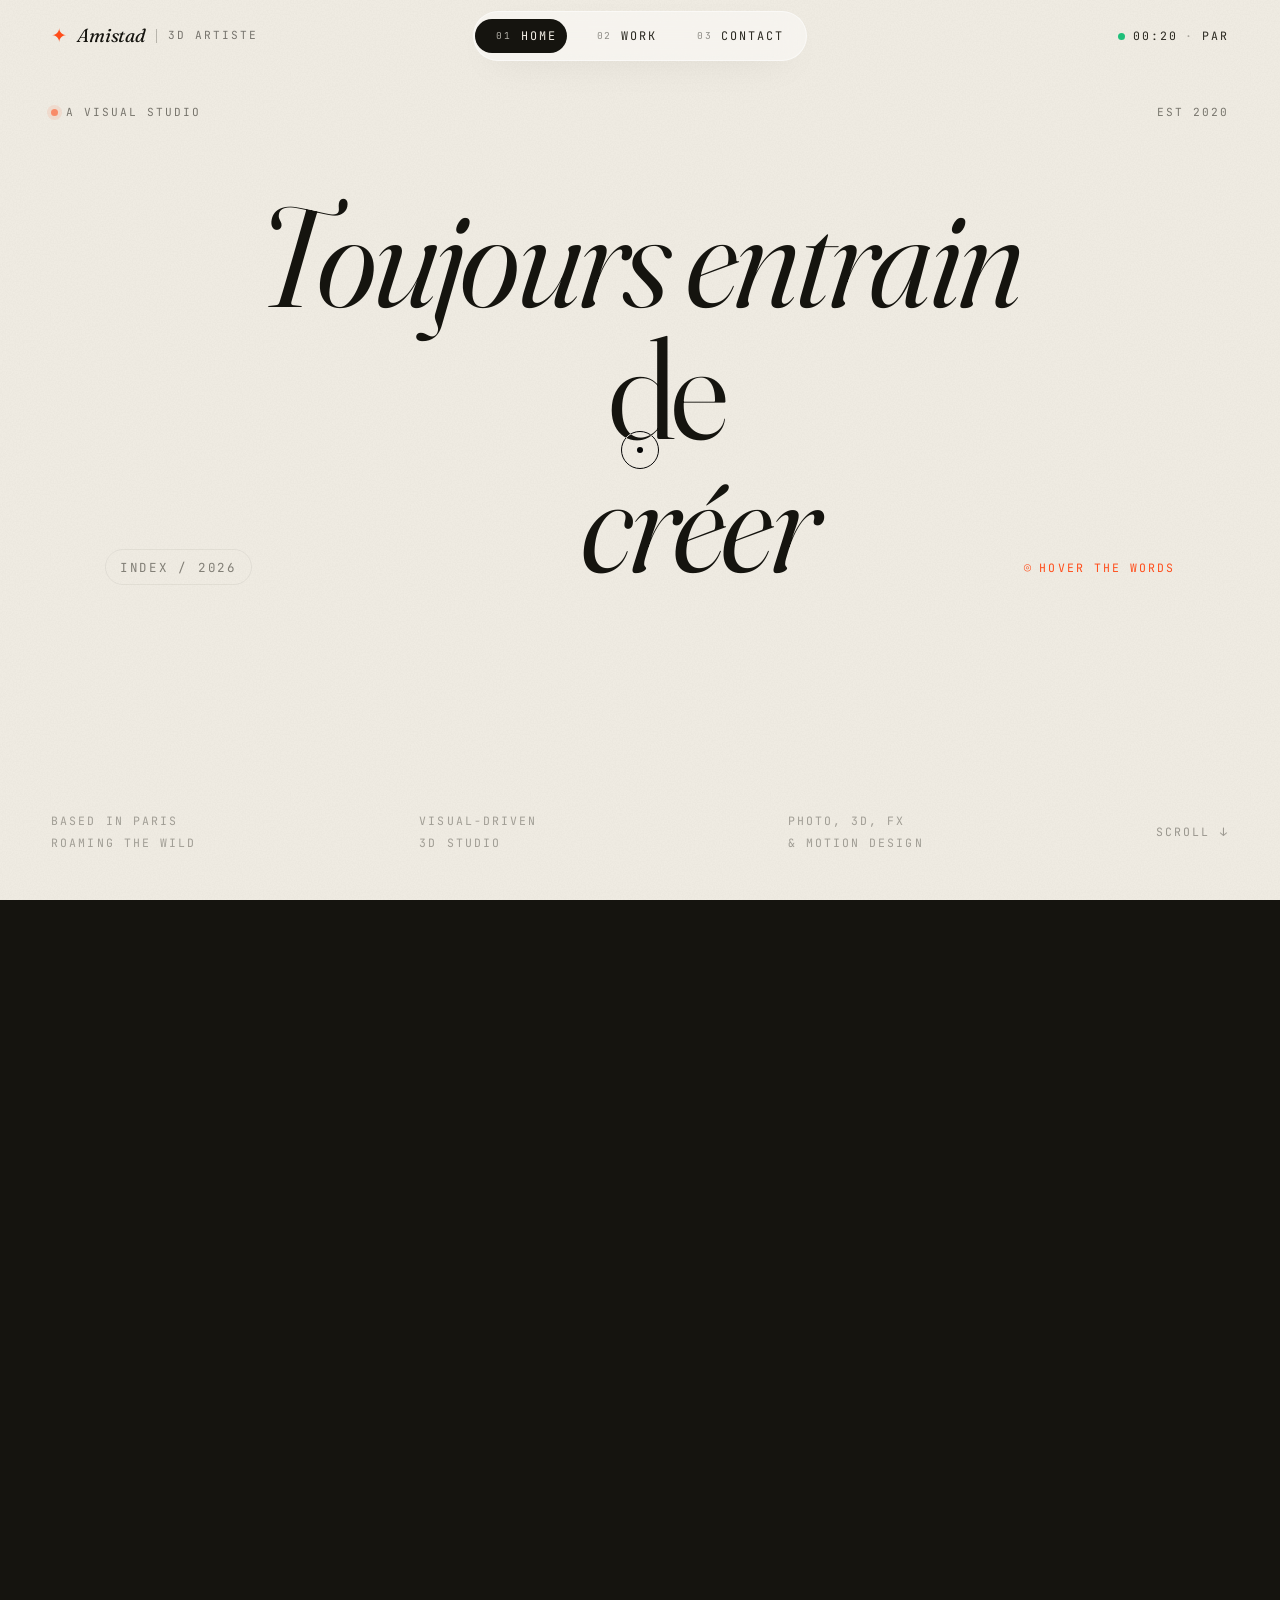
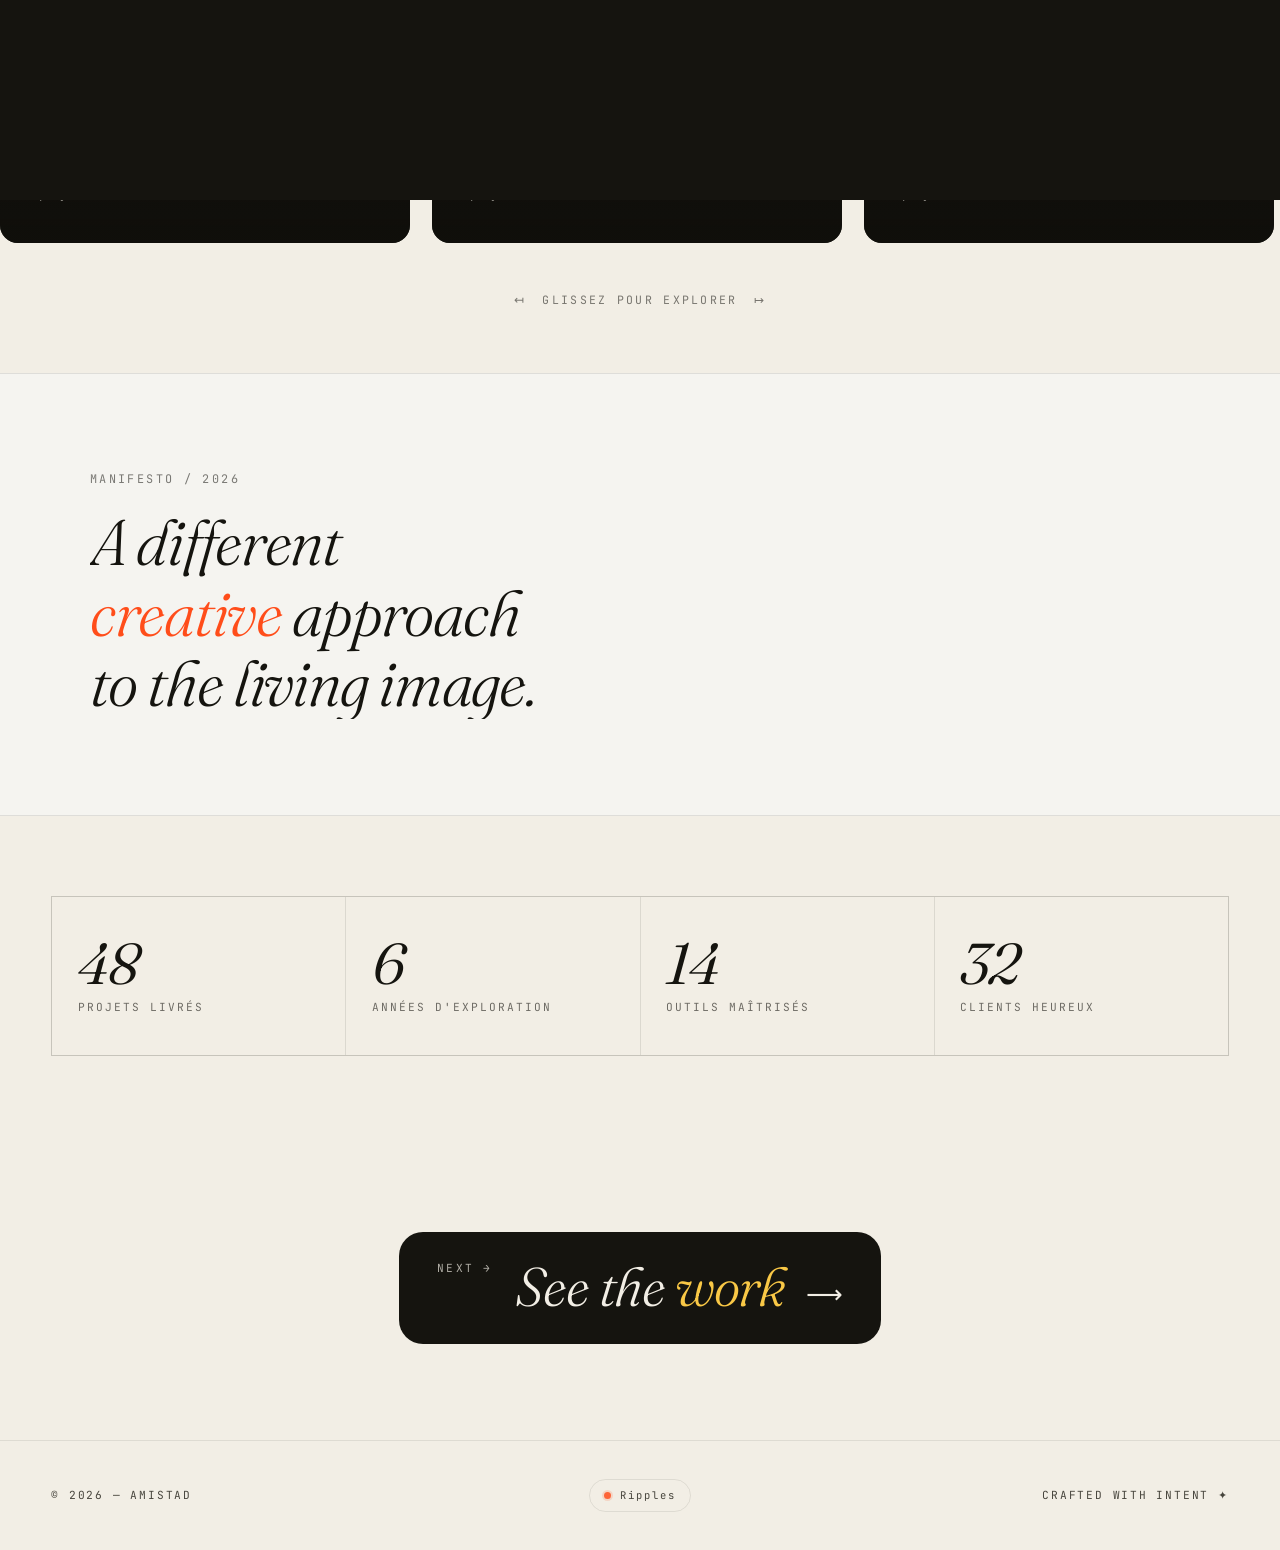
==== index.html @ 294c47b2 "Sauvegarde initiale du site" ====
<!DOCTYPE html>
<html lang="fr">
<head>
  <meta charset="UTF-8" />
  <meta name="viewport" content="width=device-width, initial-scale=1.0" />
  <meta name="description" content="Portfolio d'artiste 3D — Photo, 3D, FX & Motion design." />
  <meta name="theme-color" content="#F2EEE5" />
  <title>Studio — Portfolio</title>

  <link rel="preconnect" href="https://fonts.googleapis.com" />
  <link rel="preconnect" href="https://fonts.gstatic.com" crossorigin />
  <link href="https://fonts.googleapis.com/css2?family=Fraunces:ital,opsz,wght@0,9..144,300..900;1,9..144,300..900&family=Space+Grotesk:wght@300;400;500;600;700&family=JetBrains+Mono:wght@400;500&display=swap" rel="stylesheet" />

  <link rel="stylesheet" href="assets/css/style.css" />
  <link rel="icon" href="data:image/svg+xml,%3Csvg xmlns='http://www.w3.org/2000/svg' viewBox='0 0 100 100'%3E%3Ccircle cx='50' cy='50' r='40' fill='%23FF4D1A'/%3E%3C/svg%3E" />
</head>
<body>

  <!-- ============ LOADER ============ -->
  <div class="loader" id="loader">
    <div class="loader__inner">
      <div class="loader__logo"><span id="loaderLogo">Studio</span></div>
      <div class="loader__bar"><div class="loader__progress"></div></div>
      <div class="loader__count"><span id="loaderCount">00</span> / 100</div>
      <div class="loader__words" aria-hidden="true">
        <span>photo</span><span>3D</span><span>fx</span><span>motion</span>
      </div>
    </div>
  </div>

  <!-- ============ TIDAL CURSOR CANVAS (ripples) ============ -->
  <canvas class="tidal" id="tidal" aria-hidden="true"></canvas>

  <!-- ============ PAGE TRANSITION OVERLAY ============ -->
  <div class="page-transition" id="pageTransition">
    <div class="page-transition__panel"></div>
    <div class="page-transition__label" id="ptLabel">Studio</div>
  </div>

  <!-- ============ CURSOR ============ -->
  <div class="cursor" id="cursor">
    <div class="cursor__dot"></div>
    <div class="cursor__ring"></div>
    <div class="cursor__label" id="cursorLabel"></div>
  </div>

  <!-- ============ NAV ============ -->
  <header class="nav" id="nav">
    <a href="#/home" class="nav__logo" data-route="home" data-magnetic>
      <span class="nav__logo-mark">✦</span>
      <span id="navName">Studio</span>
      <span class="nav__logo-sep"></span>
      <span class="nav__logo-sub" id="navStudio">artist</span>
    </a>

    <nav class="nav__tabs" id="navTabs">
      <a href="#/home" class="nav__tab" data-route="home">
        <span class="nav__tab-num">01</span><span class="nav__tab-label">Home</span>
      </a>
      <a href="#/work" class="nav__tab" data-route="work">
        <span class="nav__tab-num">02</span><span class="nav__tab-label">Work</span>
      </a>
      <a href="#/contact" class="nav__tab" data-route="contact">
        <span class="nav__tab-num">03</span><span class="nav__tab-label">Contact</span>
      </a>
      <span class="nav__tab-indicator" id="navIndicator"></span>
    </nav>

    <div class="nav__clock">
      <span class="nav__clock-dot"></span>
      <span id="navClock">--:--</span>
      <span class="nav__clock-sep">·</span>
      <span id="navTz">PAR</span>
    </div>
  </header>

  <!-- Scroll progress bar -->
  <div class="scroll-progress" id="scrollProgress"></div>

  <!-- ============ MAIN (multi-pages) ============ -->
  <main id="main">

    <!-- ================================================================ -->
    <!--   PAGE : HOME                                                    -->
    <!-- ================================================================ -->
    <div class="page page--home" data-page="home">

      <!-- ============ HERO WITH LENS ============ -->
      <section class="hero" id="home">
        <!-- Animated fluid gradient waves (SVG goo) -->
        <div class="hero__waves" aria-hidden="true">
          <svg class="wave-svg" viewBox="0 0 1600 900" preserveAspectRatio="xMidYMid slice">
            <defs>
              <filter id="goo">
                <feGaussianBlur in="SourceGraphic" stdDeviation="70" />
                <feColorMatrix values="1 0 0 0 0  0 1 0 0 0  0 0 1 0 0  0 0 0 22 -10" />
              </filter>
              <radialGradient id="blobA" cx="50%" cy="50%" r="50%">
                <stop offset="0%" stop-color="#FF4D1A" stop-opacity="1"/>
                <stop offset="100%" stop-color="#FF4D1A" stop-opacity="0"/>
              </radialGradient>
              <radialGradient id="blobB" cx="50%" cy="50%" r="50%">
                <stop offset="0%" stop-color="#2D2AF0" stop-opacity="1"/>
                <stop offset="100%" stop-color="#2D2AF0" stop-opacity="0"/>
              </radialGradient>
              <radialGradient id="blobC" cx="50%" cy="50%" r="50%">
                <stop offset="0%" stop-color="#D93A5A" stop-opacity="1"/>
                <stop offset="100%" stop-color="#D93A5A" stop-opacity="0"/>
              </radialGradient>
              <radialGradient id="blobD" cx="50%" cy="50%" r="50%">
                <stop offset="0%" stop-color="#F9C846" stop-opacity="1"/>
                <stop offset="100%" stop-color="#F9C846" stop-opacity="0"/>
              </radialGradient>
            </defs>
            <g id="blobGroup" filter="url(#goo)">
              <circle class="blob blob--a" r="320" fill="url(#blobA)"/>
              <circle class="blob blob--b" r="300" fill="url(#blobB)"/>
              <circle class="blob blob--c" r="340" fill="url(#blobC)"/>
              <circle class="blob blob--d" r="280" fill="url(#blobD)"/>
            </g>
          </svg>
          <div class="hero__waves-grain"></div>
        </div>

        <!-- Corner metadata -->
        <div class="hero__corner hero__corner--tl">
          <span class="hero__corner-dot"></span>
          <span class="hero__corner-text">A visual studio</span>
        </div>
        <div class="hero__corner hero__corner--tr">
          <span class="hero__corner-label">EST 2020</span>
        </div>

        <!-- Hero title with magnifier lens effect -->
        <div class="hero__center">
          <span class="hero__eyebrow" id="heroEyebrow">Index / 2026</span>

          <div class="hero__lens-wrap" id="lensWrap">
            <h1 class="hero__title hero__title--base" aria-hidden="false">
              <span class="hero__title-line" id="heroLine1">We shape</span>
              <span class="hero__title-line" id="heroLine2">the living,</span>
              <span class="hero__title-line" id="heroLine3">frame by frame.</span>
            </h1>
            <h1 class="hero__title hero__title--reveal" aria-hidden="true">
              <span class="hero__title-line" id="heroSecret1">Nous sculptons</span>
              <span class="hero__title-line" id="heroSecret2">le vivant,</span>
              <span class="hero__title-line" id="heroSecret3">image par image.</span>
            </h1>
            <div class="hero__lens" id="lens"></div>
          </div>

          <span class="hero__hint" id="heroHint">
            <span class="hero__hint-icon">◎</span>
            <span>Hover the words</span>
          </span>
        </div>

        <!-- Bottom metadata strip -->
        <div class="hero__strip">
          <div class="hero__strip-col">
            <span id="meta1a">Based in Paris</span>
            <span id="meta1b">Roaming the wild</span>
          </div>
          <div class="hero__strip-col">
            <span id="meta2a">Visual-driven</span>
            <span id="meta2b">3D studio</span>
          </div>
          <div class="hero__strip-col">
            <span id="meta3a">Photo, 3D, FX</span>
            <span id="meta3b">& motion design</span>
          </div>
          <div class="hero__strip-scroll">
            <span>Scroll</span>
            <span class="hero__strip-arrow">↓</span>
          </div>
        </div>
      </section>

      <!-- MARQUEE -->
      <section class="marquee" aria-hidden="true">
        <div class="marquee__track" id="marqueeTrack"></div>
      </section>

      <!-- ============ SHOWCASE — FEATURED CATEGORIES ============ -->
      <section class="showcase">
        <div class="showcase__head">
          <span class="showcase__eyebrow">— Categories / 04</span>
          <h2 class="showcase__title" data-reveal><span>Quatre <em>territoires</em>,<br>une même <em>obsession</em>.</span></h2>
        </div>
        <div class="showcase__rail" id="showcaseRail">
          <!-- Injected by JS -->
        </div>
        <div class="showcase__hint">
          <span>↤</span>
          <span>Glissez pour explorer</span>
          <span>↦</span>
        </div>
      </section>

      <!-- MANIFESTO -->
      <section class="manifesto">
        <div class="manifesto__inner">
          <span class="manifesto__eyebrow">Manifesto / 2026</span>
          <p class="manifesto__text" id="manifestoText" data-reveal>
            <span>A different <em>creative</em> approach.</span>
          </p>
        </div>
      </section>

      <!-- STATS -->
      <section class="stats">
        <ul class="stats__list" id="statsList">
          <li><span class="stats__num" data-counter="48">00</span><span class="stats__label">Projets livrés</span></li>
          <li><span class="stats__num" data-counter="6">0</span><span class="stats__label">Années d'exploration</span></li>
          <li><span class="stats__num" data-counter="14">00</span><span class="stats__label">Outils maîtrisés</span></li>
          <li><span class="stats__num" data-counter="32">00</span><span class="stats__label">Clients heureux</span></li>
        </ul>
      </section>

      <!-- CTA vers Work -->
      <section class="home-cta">
        <a href="#/work" class="home-cta__link" data-route="work" data-morph="See the work" data-morph-alt="Voir le travail">
          <span class="home-cta__eyebrow">Next →</span>
          <span class="home-cta__title">See the <em>work</em></span>
          <span class="home-cta__arrow">⟶</span>
        </a>
      </section>
    </div>

    <!-- ================================================================ -->
    <!--   PAGE : WORK                                                    -->
    <!-- ================================================================ -->
    <div class="page page--work" data-page="work">

      <!-- Work header -->
      <section class="page-head">
        <div class="page-head__inner">
          <span class="page-head__eyebrow">— Selected / 2020 — 2026</span>
          <h1 class="page-head__title">
            <span class="page-head__title-row"><em>Work</em></span>
            <span class="page-head__title-row page-head__title-row--sm">Photo · 3D · FX · Motion</span>
          </h1>
          <p class="page-head__desc">
            Quatre territoires, une même obsession : faire vivre l'image.
            Photographie, 3D, effets visuels, motion design — chaque pièce est une fenêtre sur un monde qui respire.
          </p>
        </div>
      </section>

      <!-- ============ FILTER BAR (sticky) ============ -->
      <div class="filterbar" id="filterbar">
        <div class="filterbar__inner">
          <div class="filterbar__pills" id="filterPills">
            <!-- Injected by JS: All, Photo, 3D, FX, Motion -->
          </div>
          <div class="filterbar__count">
            <span class="filterbar__count-num" id="filterCount">0</span>
            <span class="filterbar__count-label">projets</span>
          </div>
        </div>
        <span class="filterbar__indicator" id="filterIndicator" aria-hidden="true"></span>
      </div>

      <!-- ============ PROJECTS GRID (filterable) ============ -->
      <section class="works">
        <div class="works__grid" id="worksGrid">
          <!-- Injected by JS -->
        </div>
        <div class="works__empty" id="worksEmpty" hidden>
          <span class="works__empty-icon">◯</span>
          <p>Aucun projet dans cette catégorie pour l'instant.</p>
        </div>
      </section>

      <!-- CTA vers Contact -->
      <section class="home-cta">
        <a href="#/contact" class="home-cta__link" data-route="contact" data-morph="Let's talk" data-morph-alt="Échangeons">
          <span class="home-cta__eyebrow">Next →</span>
          <span class="home-cta__title">Let's <em>talk</em></span>
          <span class="home-cta__arrow">⟶</span>
        </a>
      </section>
    </div>

    <!-- ================================================================ -->
    <!--   PAGE : CONTACT                                                 -->
    <!-- ================================================================ -->
    <div class="page page--contact" data-page="contact">

      <!-- ABOUT -->
      <section class="about" id="about">
        <div class="about__grid">
          <span class="about__eyebrow">Studio / About</span>
          <div>
            <h2 class="about__title" data-reveal><span>The <em>living</em> image,<br>crafted by hand.</span></h2>
            <p class="about__body" id="aboutBody">
              Studio visuel basé en France, je façonne des images entre le réel et le virtuel.
            </p>
            <ul class="about__facts" id="aboutFacts"></ul>
          </div>
        </div>
      </section>

      <!-- CONTACT -->
      <section class="contact" id="contact">
        <span class="contact__eyebrow">Get in touch</span>
        <h2 class="contact__title">
          <span data-reveal><span>Let's make</span></span>
          <span data-reveal><span><em>something</em></span></span>
          <span data-reveal><span>together.</span></span>
        </h2>
        <a href="#" class="contact__mail" id="contactMail" data-magnetic>hello@votresite.com</a>
        <div class="contact__socials" id="contactSocials"></div>
      </section>
    </div>

    <footer class="footer">
      <div>© <span id="footerYear"></span> — <span id="footerName">Studio</span></div>
      <div class="footer__center">
        <button class="footer__toggle" id="ripplesToggle" aria-pressed="true" data-magnetic>
          <span class="footer__toggle-dot"></span>
          <span>Ripples</span>
        </button>
      </div>
      <div id="footerLine">Crafted with intent ✦</div>
    </footer>
  </main>

  <!-- LIGHTBOX -->
  <div class="lightbox" id="lightbox" aria-hidden="true">
    <button class="lightbox__close" id="lightboxClose">✕</button>
    <button class="lightbox__nav lightbox__nav--prev" id="lightboxPrev">←</button>
    <button class="lightbox__nav lightbox__nav--next" id="lightboxNext">→</button>
    <div class="lightbox__inner" id="lightboxInner"></div>
    <div class="lightbox__caption" id="lightboxCaption"></div>
  </div>

  <!-- PROJECT DETAIL -->
  <div class="project-detail" id="projectDetail" aria-hidden="true">
    <button class="project-detail__close" id="projectClose"><span></span><span></span></button>
    <div class="project-detail__scroll" id="projectScroll"></div>
  </div>

  <script src="assets/js/app.js"></script>
</body>
</html>
---- assets/css/style.css ----
/* ==========================================================================
   PORTFOLIO — Premium editorial design
   Stack: HTML / CSS / JS pur, sans framework
   Catégories: Photo · 3D · FX · Motion
   ========================================================================== */

:root {
  /* Palette */
  --cream:   #F2EEE5;
  --cream-2: #EBE2D2;
  --paper:   #F5F4F0;
  --ink:     #15140F;
  --ink-2:   #2A2820;
  --mute:    #6E695C;
  --line:    rgba(21, 20, 15, 0.10);

  /* Accents */
  --coral:   #FF4D1A;
  --coral-2: #FF5633;
  --indigo:  #2D2AF0;
  --indigo-2:#4F4DFF;
  --amber:   #F9C846;
  --rose:    #D93A5A;

  /* Section accents */
  --photo-accent:  #FF5633;
  --tridi-accent:  #2D2AF0;
  --fx-accent:     #E63946;
  --motion-accent: #F9C846;

  /* Active / dynamic */
  --accent: var(--coral);
  --section-accent: var(--coral);

  /* Typography */
  --serif: 'Fraunces', 'Times New Roman', serif;
  --sans:  'Space Grotesk', system-ui, sans-serif;
  --mono:  'JetBrains Mono', ui-monospace, monospace;

  /* Layout */
  --pad-x: clamp(1.25rem, 4vw, 4rem);
  --container: 1400px;

  /* Z-stack */
  --z-loader: 200;
  --z-cursor: 150;
  --z-pt: 180;
  --z-nav: 100;
  --z-overlay: 130;

  /* Scroll progress */
  --sp: 0%;
}

* { box-sizing: border-box; }

html { scroll-behavior: auto; -webkit-text-size-adjust: 100%; }

html, body {
  margin: 0; padding: 0;
  background: var(--cream);
  color: var(--ink);
  font-family: var(--sans);
  font-size: 16px;
  line-height: 1.55;
  font-weight: 400;
  -webkit-font-smoothing: antialiased;
  -moz-osx-font-smoothing: grayscale;
  overflow-x: hidden;
}

body {
  cursor: none;
  transition: background 0.6s cubic-bezier(.65,0,.35,1);
}

@media (hover: none) { body { cursor: auto; } }

a { color: inherit; text-decoration: none; }
button { font: inherit; color: inherit; cursor: none; background: none; border: 0; padding: 0; }
img, svg { display: block; max-width: 100%; }
em { font-style: italic; color: var(--coral); }

::selection { background: var(--ink); color: var(--cream); }

/* =====================================
   LOADER
   ===================================== */
.loader {
  position: fixed; inset: 0; z-index: var(--z-loader);
  background: var(--ink);
  display: flex; align-items: center; justify-content: center;
  transition: opacity .55s .15s ease, visibility .55s .55s, transform .9s cubic-bezier(.76,0,.24,1);
}
.loader.is-done {
  opacity: 0;
  visibility: hidden;
  transform: translateY(-100%);
}
.loader__inner {
  width: min(440px, 88vw);
  text-align: center;
  color: var(--cream);
}
.loader__logo {
  font-family: var(--serif);
  font-size: clamp(2.5rem, 6vw, 4rem);
  font-weight: 300;
  font-style: italic;
  letter-spacing: -0.02em;
  margin-bottom: 2rem;
}
.loader__bar {
  height: 2px;
  background: rgba(245, 244, 240, 0.12);
  overflow: hidden;
  margin-bottom: 0.85rem;
  border-radius: 2px;
}
.loader__progress {
  height: 100%;
  width: 0%;
  background: var(--coral);
  transition: width .12s linear;
}
.loader__count {
  font-family: var(--mono);
  font-size: 0.78rem;
  letter-spacing: 0.18em;
  opacity: 0.6;
}
.loader__words {
  margin-top: 1.6rem;
  font-family: var(--mono);
  font-size: 0.75rem;
  letter-spacing: 0.22em;
  text-transform: uppercase;
  opacity: 0.5;
  height: 1em;
  overflow: hidden;
  position: relative;
}
.loader__words span {
  display: block;
  position: absolute;
  inset: 0;
  text-align: center;
  opacity: 0;
  transform: translateY(100%);
  animation: loadWord 4s infinite;
}
.loader__words span:nth-child(2) { animation-delay: 1s; }
.loader__words span:nth-child(3) { animation-delay: 2s; }
.loader__words span:nth-child(4) { animation-delay: 3s; }
@keyframes loadWord {
  0%,15%   { opacity: 0; transform: translateY(100%); }
  18%,28%  { opacity: 1; transform: translateY(0); }
  31%,100% { opacity: 0; transform: translateY(-100%); }
}

/* =====================================
   TIDAL CURSOR CANVAS
   ===================================== */
.tidal {
  position: fixed; inset: 0;
  pointer-events: none;
  z-index: 1;
  opacity: 1;
  transition: opacity .4s ease;
}
.tidal.is-off { opacity: 0; }

/* =====================================
   PAGE TRANSITION OVERLAY
   ===================================== */
.page-transition {
  position: fixed; inset: 0;
  pointer-events: none;
  z-index: var(--z-pt);
}
.page-transition__panel {
  position: absolute; inset: 0;
  background: var(--ink);
  transform: translateY(100%);
}
.page-transition__label {
  position: absolute; inset: 0;
  display: flex; align-items: center; justify-content: center;
  font-family: var(--serif);
  font-style: italic;
  font-weight: 300;
  font-size: clamp(3rem, 9vw, 7rem);
  color: var(--cream);
  opacity: 0;
  transform: translateY(20px);
}
.page-transition.is-sweeping .page-transition__panel {
  animation: ptSweep 1.1s cubic-bezier(.76,0,.24,1) forwards;
}
.page-transition.is-sweeping .page-transition__label {
  animation: ptLabel 1.1s cubic-bezier(.76,0,.24,1) forwards;
}
@keyframes ptSweep {
  0%   { transform: translateY(100%); }
  50%  { transform: translateY(0%); }
  100% { transform: translateY(-100%); }
}
@keyframes ptLabel {
  0%, 30%  { opacity: 0; transform: translateY(60px); }
  50%      { opacity: 1; transform: translateY(0); }
  70%,100% { opacity: 0; transform: translateY(-40px); }
}

/* =====================================
   CURSOR
   ===================================== */
.cursor {
  position: fixed;
  top: 0; left: 0;
  width: 0; height: 0;
  pointer-events: none;
  z-index: var(--z-cursor);
  mix-blend-mode: difference;
}
.cursor.is-hidden { opacity: 0; }
.cursor__dot {
  position: absolute;
  top: 0; left: 0;
  width: 6px; height: 6px;
  background: var(--cream);
  border-radius: 50%;
  transform: translate(-50%, -50%);
  transition: width .25s, height .25s, opacity .25s;
}
.cursor__ring {
  position: absolute;
  top: 0; left: 0;
  width: 38px; height: 38px;
  border: 1px solid var(--cream);
  border-radius: 50%;
  transform: translate(-50%, -50%);
  transition: width .35s cubic-bezier(.65,0,.35,1), height .35s cubic-bezier(.65,0,.35,1), border-color .25s, background .25s;
}
.cursor__label {
  position: absolute;
  top: 0; left: 0;
  transform: translate(-50%, -50%);
  font-family: var(--mono);
  font-size: 0.7rem;
  letter-spacing: 0.16em;
  text-transform: uppercase;
  color: var(--cream);
  opacity: 0;
  transition: opacity .25s;
  white-space: nowrap;
}
.cursor.is-hover .cursor__ring  { width: 56px; height: 56px; }
.cursor.is-hover .cursor__dot   { opacity: 0; }
.cursor.is-view  .cursor__ring  { width: 84px; height: 84px; background: rgba(245,244,240,.06); }
.cursor.is-view  .cursor__dot   { opacity: 0; }
.cursor.is-view  .cursor__label { opacity: 1; }
.cursor.is-drag  .cursor__ring  { width: 110px; height: 110px; background: rgba(245,244,240,.10); }
.cursor.is-drag  .cursor__dot   { opacity: 0; }
.cursor.is-drag  .cursor__label { opacity: 1; }
.cursor.is-lens  .cursor__ring  { width: 0; height: 0; opacity: 0; }
.cursor.is-lens  .cursor__dot   { opacity: 0; }

/* =====================================
   NAV
   ===================================== */
.nav {
  position: fixed; top: 0; left: 0; right: 0;
  height: 72px;
  display: grid;
  grid-template-columns: 1fr auto 1fr;
  align-items: center;
  padding: 0 var(--pad-x);
  z-index: var(--z-nav);
  pointer-events: none;
}
.nav > * { pointer-events: auto; }

.nav__logo {
  display: inline-flex; align-items: center;
  gap: 0.65rem;
  font-family: var(--serif);
  font-style: italic;
  font-weight: 400;
  font-size: 1.18rem;
  letter-spacing: -0.01em;
}
.nav__logo-mark {
  font-family: var(--sans);
  font-style: normal;
  color: var(--coral);
  display: inline-block;
  animation: spinMark 12s linear infinite;
}
@keyframes spinMark { to { transform: rotate(360deg); } }
.nav__logo-sep {
  width: 1px; height: 14px; background: var(--ink); opacity: 0.25;
}
.nav__logo-sub {
  font-family: var(--mono);
  font-style: normal;
  font-size: 0.7rem;
  letter-spacing: 0.18em;
  text-transform: uppercase;
  opacity: 0.55;
}

.nav__tabs {
  position: relative;
  display: inline-flex;
  gap: 0.5rem;
  padding: 0.4rem;
  background: rgba(255,255,255,0.45);
  backdrop-filter: blur(14px);
  -webkit-backdrop-filter: blur(14px);
  border: 1px solid rgba(255,255,255,0.5);
  border-radius: 999px;
  box-shadow: 0 12px 40px -20px rgba(21, 20, 15, 0.18);
}
.nav__tab {
  position: relative;
  z-index: 1;
  display: inline-flex; align-items: center;
  gap: 0.55rem;
  padding: 0.5rem 1rem;
  font-family: var(--mono);
  font-size: 0.74rem;
  letter-spacing: 0.16em;
  text-transform: uppercase;
  border-radius: 999px;
  transition: color .35s ease;
  color: var(--ink-2);
}
.nav__tab-num {
  font-size: 0.6rem;
  opacity: 0.5;
  transition: opacity .35s ease, color .35s ease;
}
.nav__tab.is-active {
  color: var(--cream);
}
.nav__tab.is-active .nav__tab-num { color: var(--cream); opacity: 0.7; }
.nav__tab-indicator {
  position: absolute;
  top: 0.4rem; left: 0;
  height: calc(100% - 0.8rem);
  background: var(--ink);
  border-radius: 999px;
  transition: transform .55s cubic-bezier(.76,0,.24,1), width .55s cubic-bezier(.76,0,.24,1);
  z-index: 0;
  pointer-events: none;
  width: 0;
}

.nav__clock {
  justify-self: end;
  display: inline-flex; align-items: center;
  gap: 0.5rem;
  font-family: var(--mono);
  font-size: 0.72rem;
  letter-spacing: 0.16em;
  text-transform: uppercase;
  color: var(--ink-2);
}
.nav__clock-dot {
  width: 7px; height: 7px;
  background: #1FBF7A;
  border-radius: 50%;
  box-shadow: 0 0 0 0 rgba(31, 191, 122, 0.55);
  animation: pulseDot 2.4s infinite;
}
@keyframes pulseDot {
  0%   { box-shadow: 0 0 0 0 rgba(31, 191, 122, 0.55); }
  70%  { box-shadow: 0 0 0 10px rgba(31, 191, 122, 0); }
  100% { box-shadow: 0 0 0 0 rgba(31, 191, 122, 0); }
}
.nav__clock-sep { opacity: 0.35; }

/* Scroll progress bar */
.scroll-progress {
  position: fixed; top: 0; left: 0;
  height: 2px;
  width: var(--sp);
  background: linear-gradient(90deg, var(--coral), var(--rose));
  z-index: var(--z-nav);
  transition: width .15s ease;
}

/* =====================================
   PAGES (multi-route)
   ===================================== */
.page { display: none; }
.page.is-active { display: block; }
body.is-ready .page.is-active { animation: pageIn .9s .2s cubic-bezier(.65,0,.35,1) backwards; }
@keyframes pageIn {
  from { opacity: 0; transform: translateY(20px); }
  to   { opacity: 1; transform: translateY(0); }
}

/* =====================================
   HERO
   ===================================== */
.hero {
  position: relative;
  min-height: 100svh;
  padding: 7rem var(--pad-x) 3rem;
  display: flex; flex-direction: column;
  justify-content: center;
  isolation: isolate;
  overflow: hidden;
}

.hero__waves {
  position: absolute; inset: -10% -5% -5% -5%;
  pointer-events: none;
  z-index: -1;
  opacity: 0.78;
  filter: saturate(1.05);
  will-change: transform;
}
.wave-svg {
  width: 100%; height: 100%;
  transition: transform 1.2s cubic-bezier(.65,0,.35,1);
}
.blob { transform-origin: center center; }
.blob--a { animation: floatA 18s ease-in-out infinite; }
.blob--b { animation: floatB 22s ease-in-out infinite; }
.blob--c { animation: floatC 26s ease-in-out infinite; }
.blob--d { animation: floatD 20s ease-in-out infinite; }
@keyframes floatA {
  0%,100% { transform: translate(15%, 30%) scale(1); }
  33%     { transform: translate(60%, 25%) scale(1.15); }
  66%     { transform: translate(35%, 65%) scale(0.92); }
}
@keyframes floatB {
  0%,100% { transform: translate(70%, 60%) scale(1); }
  50%     { transform: translate(25%, 40%) scale(1.18); }
}
@keyframes floatC {
  0%,100% { transform: translate(85%, 25%) scale(1); }
  40%     { transform: translate(55%, 70%) scale(0.85); }
  75%     { transform: translate(20%, 30%) scale(1.1); }
}
@keyframes floatD {
  0%,100% { transform: translate(40%, 70%) scale(1); }
  50%     { transform: translate(70%, 30%) scale(1.2); }
}
.hero__waves-grain {
  position: absolute; inset: 0;
  background-image: url("data:image/svg+xml,%3Csvg viewBox='0 0 200 200' xmlns='http://www.w3.org/2000/svg'%3E%3Cfilter id='n'%3E%3CfeTurbulence type='fractalNoise' baseFrequency='0.85' numOctaves='3' stitchTiles='stitch'/%3E%3CfeColorMatrix values='0 0 0 0 0 0 0 0 0 0 0 0 0 0 0 0 0 0 0.5 0'/%3E%3C/filter%3E%3Crect width='100%25' height='100%25' filter='url(%23n)' opacity='0.5'/%3E%3C/svg%3E");
  background-size: 240px;
  opacity: 0.18;
  mix-blend-mode: multiply;
}

.hero__corner {
  position: absolute;
  font-family: var(--mono);
  font-size: 0.7rem;
  letter-spacing: 0.18em;
  text-transform: uppercase;
  color: var(--ink-2);
  display: inline-flex; align-items: center;
  gap: 0.5rem;
  opacity: 0; transform: translateY(-10px);
  animation: cornerIn .8s 1.2s cubic-bezier(.65,0,.35,1) forwards;
}
@keyframes cornerIn {
  to { opacity: 0.6; transform: translateY(0); }
}
.hero__corner--tl { top: 6.5rem; left: var(--pad-x); }
.hero__corner--tr { top: 6.5rem; right: var(--pad-x); }
.hero__corner-dot {
  width: 7px; height: 7px;
  border-radius: 50%;
  background: var(--coral);
  box-shadow: 0 0 0 4px rgba(255, 77, 26, 0.16);
}

.hero__center {
  position: relative;
  text-align: center;
  margin: auto 0;
  padding: 1rem 0;
}
.hero__eyebrow {
  display: inline-block;
  font-family: var(--mono);
  font-size: 0.78rem;
  letter-spacing: 0.22em;
  text-transform: uppercase;
  color: var(--ink-2);
  opacity: 0.55;
  margin-bottom: 1.4rem;
  padding: 0.45rem 0.9rem;
  border: 1px solid var(--line);
  border-radius: 999px;
  animation: cornerIn .8s 1.1s cubic-bezier(.65,0,.35,1) backwards;
}

/* Lens effect */
.hero__lens-wrap {
  position: relative;
  display: inline-block;
  --lens-x: 50%;
  --lens-y: 50%;
  --lens-size: 0px;
}
.hero__title {
  margin: 0;
  font-family: var(--serif);
  font-weight: 350;
  font-size: clamp(3rem, 11vw, 9rem);
  line-height: 0.94;
  letter-spacing: -0.025em;
  color: var(--ink);
}
.hero__title-line {
  display: block;
  font-style: italic;
  font-variation-settings: 'opsz' 144;
}
.hero__title-line:nth-child(2) { font-style: normal; padding-left: 0.4em; }
.hero__title-line:nth-child(3) { padding-left: 0.85em; }

.hero__title--base {
  position: relative;
  z-index: 2;
  -webkit-mask-image: radial-gradient(circle var(--lens-size) at var(--lens-x) var(--lens-y), transparent 95%, black 100%);
  mask-image: radial-gradient(circle var(--lens-size) at var(--lens-x) var(--lens-y), transparent 95%, black 100%);
  transition: -webkit-mask-image .25s ease, mask-image .25s ease;
}
.hero__title--reveal {
  position: absolute; inset: 0;
  z-index: 1;
  color: var(--coral);
  -webkit-mask-image: radial-gradient(circle var(--lens-size) at var(--lens-x) var(--lens-y), black 90%, transparent 100%);
  mask-image: radial-gradient(circle var(--lens-size) at var(--lens-x) var(--lens-y), black 90%, transparent 100%);
  transition: -webkit-mask-image .25s ease, mask-image .25s ease;
}

.hero__lens {
  position: absolute;
  top: 0; left: 0;
  width: 160px; height: 160px;
  border: 1.5px solid var(--coral);
  border-radius: 50%;
  pointer-events: none;
  opacity: 0;
  background: radial-gradient(circle, transparent 60%, rgba(255, 77, 26, 0.06) 100%);
  box-shadow: 0 0 0 3px rgba(255, 77, 26, 0.08), inset 0 0 16px rgba(255, 77, 26, 0.18);
  transition: opacity .25s, transform .12s linear;
  z-index: 3;
}
.hero__lens.is-visible { opacity: 1; }
.hero__lens::after {
  content: '◎';
  position: absolute; inset: 0;
  display: grid; place-items: center;
  color: var(--coral);
  font-size: 0.9rem;
  opacity: 0.6;
}

.hero__hint {
  display: inline-flex;
  align-items: center;
  gap: 0.4rem;
  margin-top: 2rem;
  font-family: var(--mono);
  font-size: 0.72rem;
  letter-spacing: 0.18em;
  text-transform: uppercase;
  color: var(--coral);
  animation: cornerIn .8s 1.6s cubic-bezier(.65,0,.35,1) backwards, hintPulse 2.2s 2.2s ease-in-out infinite;
}
.hero__hint-icon {
  display: inline-block;
  animation: spinMark 6s linear infinite;
}
@keyframes hintPulse {
  0%,100% { opacity: 0.7; }
  50%     { opacity: 1; }
}

.hero__strip {
  display: grid;
  grid-template-columns: 1fr 1fr 1fr auto;
  gap: 2rem;
  margin-top: auto;
  padding-top: 4rem;
  font-family: var(--mono);
  font-size: 0.72rem;
  letter-spacing: 0.18em;
  text-transform: uppercase;
  color: var(--ink-2);
  opacity: 0;
  animation: cornerIn .9s 1.4s cubic-bezier(.65,0,.35,1) forwards;
}
.hero__strip-col { display: flex; flex-direction: column; gap: 0.3rem; opacity: 0.65; }
.hero__strip-scroll { display: inline-flex; align-items: center; gap: 0.6rem; opacity: 0.7; }
.hero__strip-arrow { animation: bounce 1.6s ease-in-out infinite; }
@keyframes bounce {
  0%,100% { transform: translateY(0); }
  50%     { transform: translateY(6px); }
}

@media (max-width: 720px) {
  .hero__strip { grid-template-columns: 1fr 1fr; gap: 1rem; }
  .hero__corner--tl, .hero__corner--tr { font-size: 0.62rem; }
}

/* =====================================
   MARQUEE
   ===================================== */
.marquee {
  border-top: 1px solid var(--line);
  border-bottom: 1px solid var(--line);
  padding: 1.4rem 0;
  overflow: hidden;
  background: var(--cream);
}
.marquee__track {
  display: flex;
  white-space: nowrap;
  animation: marqueeScroll 36s linear infinite;
  font-family: var(--serif);
  font-size: clamp(1.6rem, 3vw, 2.4rem);
  font-weight: 300;
  font-style: italic;
}
.marquee:hover .marquee__track { animation-play-state: paused; }
.marquee__item {
  display: inline-flex; align-items: center;
  padding: 0 2rem;
}
.marquee__item::after {
  content: '✦';
  margin-left: 2rem;
  color: var(--coral);
  font-style: normal;
  font-size: 0.7em;
  display: inline-block;
  animation: spinMark 8s linear infinite;
}
@keyframes marqueeScroll {
  to { transform: translateX(-50%); }
}

/* =====================================
   SHOWCASE — Drag-to-scroll category rail
   ===================================== */
.showcase {
  padding: 6rem var(--pad-x) 4rem;
}
.showcase__head {
  display: grid;
  grid-template-columns: auto 1fr;
  gap: 4rem;
  align-items: end;
  margin-bottom: 3rem;
}
.showcase__eyebrow {
  font-family: var(--mono);
  font-size: 0.74rem;
  letter-spacing: 0.2em;
  text-transform: uppercase;
  opacity: 0.55;
}
.showcase__title {
  font-family: var(--serif);
  font-weight: 350;
  font-size: clamp(2rem, 5vw, 4rem);
  line-height: 1.02;
  letter-spacing: -0.02em;
  margin: 0;
}
.showcase__rail {
  display: flex;
  gap: 1.4rem;
  overflow-x: auto;
  scrollbar-width: none;
  padding: 1rem var(--pad-x);
  margin: 0 calc(var(--pad-x) * -1);
  scroll-snap-type: x mandatory;
  cursor: none;
  user-select: none;
}
.showcase__rail::-webkit-scrollbar { display: none; }

.showcase-card {
  flex: 0 0 clamp(280px, 32vw, 460px);
  scroll-snap-align: start;
  position: relative;
  aspect-ratio: 3 / 4;
  border-radius: 18px;
  overflow: hidden;
  background: var(--ink);
  transition: transform .55s cubic-bezier(.65,0,.35,1);
}
.showcase-card:hover { transform: translateY(-6px); }
.showcase-card__img {
  position: absolute; inset: 0;
  width: 100%; height: 100%;
  object-fit: cover;
  transition: transform 1.4s cubic-bezier(.65,0,.35,1), filter .6s ease;
  filter: saturate(0.9);
}
.showcase-card:hover .showcase-card__img {
  transform: scale(1.08);
  filter: saturate(1.1);
}
.showcase-card::before {
  content: '';
  position: absolute; inset: 0;
  background: linear-gradient(180deg, transparent 25%, rgba(15,14,10,0.85) 100%);
  z-index: 1;
}
.showcase-card__num {
  position: absolute; top: 1.4rem; left: 1.4rem;
  z-index: 2;
  display: inline-flex; align-items: center; justify-content: center;
  width: 38px; height: 38px;
  border-radius: 50%;
  border: 1px solid rgba(245, 244, 240, 0.4);
  color: var(--cream);
  font-family: var(--mono);
  font-size: 0.7rem;
  letter-spacing: 0.1em;
  backdrop-filter: blur(6px);
}
.showcase-card__body {
  position: absolute; bottom: 0; left: 0; right: 0;
  z-index: 2;
  padding: 1.6rem;
  color: var(--cream);
}
.showcase-card__label {
  font-family: var(--mono);
  font-size: 0.7rem;
  letter-spacing: 0.2em;
  text-transform: uppercase;
  opacity: 0.7;
  margin-bottom: 0.4rem;
}
.showcase-card__title {
  font-family: var(--serif);
  font-style: italic;
  font-weight: 350;
  font-size: clamp(1.6rem, 3vw, 2.4rem);
  line-height: 1.05;
  margin: 0 0 0.4rem;
  letter-spacing: -0.01em;
}
.showcase-card__sub {
  font-size: 0.85rem;
  opacity: 0.7;
  max-width: 28ch;
}
.showcase-card__cta {
  position: absolute; top: 1.4rem; right: 1.4rem;
  z-index: 2;
  width: 44px; height: 44px;
  border-radius: 50%;
  background: var(--cream);
  color: var(--ink);
  display: grid; place-items: center;
  font-size: 1rem;
  transform: translate(8px, -8px) scale(0);
  opacity: 0;
  transition: all .45s cubic-bezier(.65,0,.35,1);
}
.showcase-card:hover .showcase-card__cta { transform: translate(0, 0) scale(1); opacity: 1; }
.showcase-card__bar {
  position: absolute; bottom: 0; left: 0;
  height: 3px;
  width: 0%;
  background: var(--c-accent, var(--coral));
  transition: width .8s cubic-bezier(.65,0,.35,1);
  z-index: 3;
}
.showcase-card:hover .showcase-card__bar { width: 100%; }

.showcase__hint {
  display: flex;
  justify-content: center;
  align-items: center;
  gap: 1rem;
  margin-top: 2rem;
  font-family: var(--mono);
  font-size: 0.72rem;
  letter-spacing: 0.2em;
  text-transform: uppercase;
  opacity: 0.55;
}
.showcase__hint span:first-child { animation: nudgeL 1.6s ease-in-out infinite; }
.showcase__hint span:last-child  { animation: nudgeR 1.6s ease-in-out infinite; }
@keyframes nudgeL { 0%,100%{transform:translateX(0)} 50%{transform:translateX(-6px)} }
@keyframes nudgeR { 0%,100%{transform:translateX(0)} 50%{transform:translateX(6px)} }

@media (max-width: 720px) {
  .showcase__head { grid-template-columns: 1fr; gap: 1.2rem; }
}

/* =====================================
   MANIFESTO
   ===================================== */
.manifesto {
  padding: 6rem var(--pad-x);
  border-top: 1px solid var(--line);
  border-bottom: 1px solid var(--line);
  background: var(--paper);
}
.manifesto__inner {
  max-width: 1100px;
  margin: 0 auto;
}
.manifesto__eyebrow {
  font-family: var(--mono);
  font-size: 0.74rem;
  letter-spacing: 0.2em;
  text-transform: uppercase;
  opacity: 0.55;
  display: block;
  margin-bottom: 1.2rem;
}
.manifesto__text {
  font-family: var(--serif);
  font-weight: 300;
  font-style: italic;
  font-size: clamp(2rem, 5vw, 4rem);
  line-height: 1.1;
  margin: 0;
  letter-spacing: -0.02em;
}

/* =====================================
   STATS
   ===================================== */
.stats {
  padding: 5rem var(--pad-x);
}
.stats__list {
  list-style: none;
  margin: 0; padding: 0;
  display: grid;
  grid-template-columns: repeat(4, 1fr);
  gap: 1px;
  background: var(--line);
  border: 1px solid var(--line);
}
.stats__list li {
  background: var(--cream);
  padding: 2.4rem 1.6rem;
  display: flex;
  flex-direction: column;
  gap: 0.4rem;
  position: relative;
  overflow: hidden;
  transition: background .4s ease;
}
.stats__list li:hover { background: var(--paper); }
.stats__list li::before {
  content: '';
  position: absolute; top: 0; left: 0;
  width: 100%; height: 2px;
  background: var(--coral);
  transform: scaleX(0);
  transform-origin: left;
  transition: transform .6s cubic-bezier(.65,0,.35,1);
}
.stats__list li:hover::before { transform: scaleX(1); }
.stats__num {
  font-family: var(--serif);
  font-weight: 350;
  font-style: italic;
  font-size: clamp(2.4rem, 4.5vw, 4rem);
  line-height: 1;
  letter-spacing: -0.02em;
}
.stats__label {
  font-family: var(--mono);
  font-size: 0.7rem;
  letter-spacing: 0.18em;
  text-transform: uppercase;
  opacity: 0.6;
}
@media (max-width: 720px) {
  .stats__list { grid-template-columns: 1fr 1fr; }
}

/* =====================================
   HOME-CTA
   ===================================== */
.home-cta {
  padding: 6rem var(--pad-x);
  display: flex;
  justify-content: center;
}
.home-cta__link {
  position: relative;
  display: grid;
  grid-template-columns: auto auto auto;
  align-items: end;
  gap: 1.4rem;
  padding: 1.8rem 2.4rem;
  border-radius: 24px;
  background: var(--ink);
  color: var(--cream);
  overflow: hidden;
  transition: transform .55s cubic-bezier(.65,0,.35,1);
}
.home-cta__link::before {
  content: '';
  position: absolute;
  top: 50%; left: 50%;
  width: 0; height: 0;
  background: var(--coral);
  border-radius: 50%;
  transform: translate(-50%, -50%);
  transition: width .7s cubic-bezier(.65,0,.35,1), height .7s cubic-bezier(.65,0,.35,1);
}
.home-cta__link:hover::before { width: 220%; height: 800%; }
.home-cta__link:hover { transform: scale(1.02); }
.home-cta__link > * { position: relative; z-index: 1; }
.home-cta__eyebrow {
  font-family: var(--mono);
  font-size: 0.7rem;
  letter-spacing: 0.2em;
  text-transform: uppercase;
  opacity: 0.7;
  align-self: start;
}
.home-cta__title {
  font-family: var(--serif);
  font-weight: 300;
  font-style: italic;
  font-size: clamp(2rem, 4.5vw, 3.4rem);
  letter-spacing: -0.02em;
  line-height: 1;
}
.home-cta__title em { color: var(--amber); }
.home-cta__arrow {
  font-size: 1.6rem;
  transition: transform .55s cubic-bezier(.65,0,.35,1);
}
.home-cta__link:hover .home-cta__arrow { transform: translateX(8px); }

/* =====================================
   WORK PAGE — Page head
   ===================================== */
.page-head {
  padding: 8rem var(--pad-x) 3rem;
}
.page-head__inner {
  max-width: var(--container);
  margin: 0 auto;
}
.page-head__eyebrow {
  font-family: var(--mono);
  font-size: 0.78rem;
  letter-spacing: 0.22em;
  text-transform: uppercase;
  opacity: 0.55;
  display: block;
  margin-bottom: 1.4rem;
}
.page-head__title {
  font-family: var(--serif);
  font-weight: 350;
  margin: 0 0 1.6rem;
  line-height: 0.96;
  letter-spacing: -0.025em;
}
.page-head__title-row {
  display: block;
  font-size: clamp(3.5rem, 12vw, 9rem);
  font-style: italic;
  font-variation-settings: 'opsz' 144;
}
.page-head__title-row--sm {
  font-style: normal;
  font-size: clamp(1rem, 1.6vw, 1.4rem);
  letter-spacing: 0.18em;
  text-transform: uppercase;
  font-family: var(--mono);
  margin-top: 0.8rem;
  opacity: 0.55;
}
.page-head__desc {
  max-width: 56ch;
  font-size: 1.08rem;
  line-height: 1.55;
  opacity: 0.8;
  margin: 1.2rem 0 0;
}

/* =====================================
   FILTER BAR
   ===================================== */
.filterbar {
  position: sticky;
  top: 1rem;
  z-index: 50;
  margin: 1rem var(--pad-x) 2.5rem;
}
.filterbar__inner {
  display: flex;
  align-items: center;
  justify-content: space-between;
  gap: 1.5rem;
  padding: 0.55rem 0.85rem 0.55rem 1.4rem;
  background: rgba(255,255,255,0.7);
  backdrop-filter: blur(20px);
  -webkit-backdrop-filter: blur(20px);
  border: 1px solid rgba(255,255,255,0.6);
  border-radius: 999px;
  box-shadow: 0 24px 60px -28px rgba(21, 20, 15, 0.18);
}
.filterbar__pills {
  position: relative;
  display: inline-flex;
  gap: 0.25rem;
  flex-wrap: wrap;
}
.filterbar__pill {
  position: relative;
  z-index: 1;
  display: inline-flex;
  align-items: center;
  gap: 0.55rem;
  padding: 0.55rem 1.1rem;
  border-radius: 999px;
  font-family: var(--mono);
  font-size: 0.7rem;
  letter-spacing: 0.18em;
  text-transform: uppercase;
  color: var(--ink-2);
  transition: color .35s ease;
  white-space: nowrap;
}
.filterbar__pill-dot {
  width: 6px; height: 6px;
  border-radius: 50%;
  background: var(--p-accent, var(--coral));
}
.filterbar__pill.is-active {
  color: var(--cream);
}
.filterbar__pill.is-active .filterbar__pill-dot { background: var(--cream); }
.filterbar__indicator {
  position: absolute;
  top: 0;
  height: 100%;
  background: var(--ink);
  border-radius: 999px;
  z-index: 0;
  transition: transform .55s cubic-bezier(.76,0,.24,1), width .55s cubic-bezier(.76,0,.24,1), background .35s ease;
  pointer-events: none;
  width: 0;
}
.filterbar__count {
  display: inline-flex; align-items: baseline; gap: 0.4rem;
  font-family: var(--mono);
  font-size: 0.7rem;
  letter-spacing: 0.18em;
  text-transform: uppercase;
  color: var(--ink-2);
  opacity: 0.7;
}
.filterbar__count-num {
  font-family: var(--serif);
  font-style: italic;
  font-size: 1.4rem;
  font-weight: 400;
  color: var(--coral);
  opacity: 1;
  letter-spacing: -0.02em;
  min-width: 1.5ch;
  display: inline-block;
}

@media (max-width: 720px) {
  .filterbar__inner { flex-direction: column; gap: 0.6rem; padding: 0.7rem; }
  .filterbar__count { align-self: flex-end; }
}

/* =====================================
   WORKS GRID
   ===================================== */
.works {
  padding: 0 var(--pad-x) 4rem;
}
.works__grid {
  max-width: var(--container);
  margin: 0 auto;
  display: grid;
  grid-template-columns: repeat(12, 1fr);
  gap: 1.6rem;
}

.work {
  position: relative;
  grid-column: span 6;
  background: var(--paper);
  border-radius: 18px;
  overflow: hidden;
  cursor: none;
  transition: opacity .45s ease, transform .45s ease, filter .45s ease;
  will-change: transform, opacity;
  --tilt-x: 0deg;
  --tilt-y: 0deg;
}
.work.is-hidden {
  opacity: 0;
  transform: scale(0.92);
  pointer-events: none;
  position: absolute;
  visibility: hidden;
}

/* Asymmetric layout */
.work:nth-child(7n+1) { grid-column: span 7; }
.work:nth-child(7n+2) { grid-column: span 5; }
.work:nth-child(7n+3) { grid-column: span 5; }
.work:nth-child(7n+4) { grid-column: span 7; }
.work:nth-child(7n+5) { grid-column: span 4; }
.work:nth-child(7n+6) { grid-column: span 4; }
.work:nth-child(7n+7) { grid-column: span 4; }

@media (max-width: 980px) {
  .work,
  .work:nth-child(7n+1),
  .work:nth-child(7n+2),
  .work:nth-child(7n+3),
  .work:nth-child(7n+4),
  .work:nth-child(7n+5),
  .work:nth-child(7n+6),
  .work:nth-child(7n+7) { grid-column: span 12; }
}

.work__media {
  position: relative;
  aspect-ratio: 4 / 3;
  overflow: hidden;
  transform-style: preserve-3d;
  transform: perspective(1200px) rotateX(var(--tilt-x)) rotateY(var(--tilt-y));
  transition: transform .35s cubic-bezier(.65,0,.35,1);
}
.work__img {
  position: absolute; inset: 0;
  width: 100%; height: 100%;
  object-fit: cover;
  transform: scale(1.05) translateY(var(--py, 0));
  transition: transform 1.2s cubic-bezier(.65,0,.35,1), filter .5s ease;
  filter: saturate(0.9);
  will-change: transform;
}
.work:hover .work__img { transform: scale(1.12) translateY(var(--py, 0)); filter: saturate(1.1); }

.work__overlay {
  position: absolute; inset: 0;
  background: linear-gradient(180deg, rgba(15,14,10,0.0) 35%, rgba(15,14,10,0.55) 100%);
  display: flex;
  align-items: flex-end;
  padding: 1.2rem;
  opacity: 0;
  transition: opacity .4s ease;
}
.work:hover .work__overlay { opacity: 1; }
.work__overlay-cta {
  display: inline-flex;
  align-items: center;
  gap: 0.45rem;
  padding: 0.6rem 1rem;
  border-radius: 999px;
  background: var(--cream);
  color: var(--ink);
  font-family: var(--mono);
  font-size: 0.7rem;
  letter-spacing: 0.16em;
  text-transform: uppercase;
  transform: translateY(10px);
  transition: transform .5s cubic-bezier(.65,0,.35,1);
}
.work:hover .work__overlay-cta { transform: translateY(0); }

.work__info {
  display: flex;
  justify-content: space-between;
  align-items: flex-start;
  gap: 1.2rem;
  padding: 1.2rem 1.4rem 1.5rem;
}
.work__cat {
  display: inline-flex; align-items: center; gap: 0.5rem;
  font-family: var(--mono);
  font-size: 0.66rem;
  letter-spacing: 0.18em;
  text-transform: uppercase;
  color: var(--ink-2);
  opacity: 0.7;
  margin-bottom: 0.4rem;
}
.work__cat-dot {
  width: 6px; height: 6px;
  border-radius: 50%;
  background: var(--w-accent, var(--coral));
}
.work__title {
  font-family: var(--serif);
  font-style: italic;
  font-weight: 350;
  font-size: clamp(1.3rem, 2vw, 1.7rem);
  line-height: 1.05;
  margin: 0;
  letter-spacing: -0.01em;
}
.work__year {
  font-family: var(--mono);
  font-size: 0.7rem;
  letter-spacing: 0.16em;
  text-transform: uppercase;
  color: var(--ink-2);
  opacity: 0.55;
  white-space: nowrap;
  padding-top: 0.3rem;
}

.works__empty {
  padding: 6rem 0;
  text-align: center;
  font-family: var(--mono);
  font-size: 0.85rem;
  letter-spacing: 0.16em;
  text-transform: uppercase;
  color: var(--ink-2);
  opacity: 0.55;
}
.works__empty-icon {
  display: block;
  font-size: 2rem;
  margin-bottom: 1rem;
  animation: spinMark 8s linear infinite;
}

/* Stagger entrance */
.work {
  opacity: 0;
  transform: translateY(28px);
  animation: workIn .8s cubic-bezier(.65,0,.35,1) forwards;
  animation-delay: calc(var(--i, 0) * 60ms + 100ms);
}
@keyframes workIn { to { opacity: 1; transform: translateY(0); } }

/* =====================================
   ABOUT
   ===================================== */
.about {
  padding: 8rem var(--pad-x) 3rem;
  border-bottom: 1px solid var(--line);
}
.about__grid {
  max-width: var(--container);
  margin: 0 auto;
  display: grid;
  grid-template-columns: 1fr 2fr;
  gap: 4rem;
  align-items: start;
}
.about__eyebrow {
  font-family: var(--mono);
  font-size: 0.78rem;
  letter-spacing: 0.22em;
  text-transform: uppercase;
  opacity: 0.55;
}
.about__title {
  font-family: var(--serif);
  font-weight: 350;
  font-style: italic;
  font-size: clamp(2rem, 5vw, 3.6rem);
  line-height: 1.05;
  letter-spacing: -0.02em;
  margin: 0 0 1.4rem;
}
.about__body {
  max-width: 60ch;
  font-size: 1.08rem;
  line-height: 1.6;
  opacity: 0.8;
}
.about__facts {
  list-style: none;
  margin: 2.2rem 0 0;
  padding: 0;
  display: grid;
  grid-template-columns: 1fr 1fr;
  gap: 1px;
  border: 1px solid var(--line);
  background: var(--line);
}
.about__fact {
  background: var(--cream);
  padding: 1.2rem 1.4rem;
  display: flex; flex-direction: column;
  gap: 0.35rem;
}
.about__fact-label {
  font-family: var(--mono);
  font-size: 0.68rem;
  letter-spacing: 0.18em;
  text-transform: uppercase;
  opacity: 0.55;
}
.about__fact-value {
  font-family: var(--serif);
  font-style: italic;
  font-size: 1.15rem;
}
@media (max-width: 720px) {
  .about__grid { grid-template-columns: 1fr; gap: 1.5rem; }
  .about__facts { grid-template-columns: 1fr; }
}

/* =====================================
   CONTACT
   ===================================== */
.contact {
  padding: 6rem var(--pad-x) 4rem;
  text-align: center;
}
.contact__eyebrow {
  font-family: var(--mono);
  font-size: 0.78rem;
  letter-spacing: 0.22em;
  text-transform: uppercase;
  opacity: 0.55;
  display: block;
  margin-bottom: 1.4rem;
}
.contact__title {
  font-family: var(--serif);
  font-weight: 300;
  font-style: italic;
  font-size: clamp(2.5rem, 8vw, 6rem);
  line-height: 1;
  letter-spacing: -0.02em;
  margin: 0 0 2rem;
}
.contact__title > span {
  display: block;
  overflow: hidden;
}
.contact__title > span > span {
  display: inline-block;
  transform: translateY(110%);
  transition: transform .9s cubic-bezier(.76,0,.24,1);
}
.contact__title > span.is-visible > span { transform: translateY(0); }

.contact__mail {
  display: inline-block;
  font-family: var(--serif);
  font-style: italic;
  font-size: clamp(1.4rem, 3vw, 2.2rem);
  border-bottom: 1px solid currentColor;
  padding-bottom: 0.2rem;
  transition: color .35s ease;
}
.contact__mail:hover { color: var(--coral); }
.contact__socials {
  margin-top: 3rem;
  display: flex;
  flex-wrap: wrap;
  justify-content: center;
  gap: 1.4rem;
}
.contact__social {
  font-family: var(--mono);
  font-size: 0.78rem;
  letter-spacing: 0.18em;
  text-transform: uppercase;
  padding: 0.5rem 0.2rem;
  border-bottom: 1px solid var(--line);
  transition: color .3s ease, border-color .3s ease;
}
.contact__social:hover {
  color: var(--coral);
  border-color: var(--coral);
}

/* =====================================
   FOOTER
   ===================================== */
.footer {
  padding: 2.4rem var(--pad-x);
  border-top: 1px solid var(--line);
  display: grid;
  grid-template-columns: 1fr auto 1fr;
  align-items: center;
  font-family: var(--mono);
  font-size: 0.7rem;
  letter-spacing: 0.16em;
  text-transform: uppercase;
  color: var(--ink-2);
  opacity: 0.85;
}
.footer__center { display: flex; justify-content: center; }
.footer > div:last-child { text-align: right; }
.footer__toggle {
  display: inline-flex; align-items: center;
  gap: 0.55rem;
  padding: 0.45rem 0.9rem;
  border: 1px solid var(--line);
  border-radius: 999px;
  font-size: 0.66rem;
  letter-spacing: 0.18em;
  transition: background .3s ease, color .3s ease;
}
.footer__toggle:hover { background: var(--ink); color: var(--cream); }
.footer__toggle-dot {
  width: 7px; height: 7px;
  border-radius: 50%;
  background: var(--coral);
  box-shadow: 0 0 0 2px rgba(255, 77, 26, 0.18);
  transition: background .3s ease, box-shadow .3s ease;
}
.footer__toggle[aria-pressed="false"] .footer__toggle-dot {
  background: var(--mute);
  box-shadow: none;
}

@media (max-width: 720px) {
  .footer { grid-template-columns: 1fr; gap: 0.8rem; text-align: center; }
  .footer > div:last-child { text-align: center; }
}

/* =====================================
   LIGHTBOX
   ===================================== */
.lightbox {
  position: fixed; inset: 0;
  background: rgba(15, 14, 10, 0.93);
  backdrop-filter: blur(8px);
  display: none;
  align-items: center;
  justify-content: center;
  z-index: var(--z-overlay);
}
.lightbox.is-open { display: flex; animation: fadeIn .35s ease; }
@keyframes fadeIn { from { opacity: 0; } to { opacity: 1; } }
.lightbox__close, .lightbox__nav {
  position: absolute;
  background: rgba(245, 244, 240, 0.06);
  border: 1px solid rgba(245, 244, 240, 0.14);
  color: var(--cream);
  width: 48px; height: 48px;
  border-radius: 50%;
  display: grid; place-items: center;
  font-size: 1.1rem;
  transition: background .3s ease;
}
.lightbox__close:hover, .lightbox__nav:hover { background: rgba(245, 244, 240, 0.18); }
.lightbox__close { top: 2rem; right: 2rem; }
.lightbox__nav--prev { left: 2rem; top: 50%; transform: translateY(-50%); }
.lightbox__nav--next { right: 2rem; top: 50%; transform: translateY(-50%); }
.lightbox__inner img {
  max-width: 92vw;
  max-height: 86vh;
  border-radius: 6px;
  box-shadow: 0 40px 80px rgba(0,0,0,0.4);
  animation: lbIn .55s cubic-bezier(.65,0,.35,1);
}
@keyframes lbIn { from { opacity: 0; transform: scale(0.96); } to { opacity: 1; transform: scale(1); } }
.lightbox__caption {
  position: absolute; bottom: 1.4rem; left: 50%;
  transform: translateX(-50%);
  font-family: var(--mono);
  font-size: 0.74rem;
  letter-spacing: 0.16em;
  text-transform: uppercase;
  color: var(--cream);
  opacity: 0.55;
}

/* =====================================
   PROJECT DETAIL
   ===================================== */
.project-detail {
  position: fixed; inset: 0;
  background: var(--cream);
  z-index: var(--z-overlay);
  display: none;
  overflow: hidden;
}
.project-detail.is-open {
  display: block;
  animation: pdIn .55s cubic-bezier(.65,0,.35,1);
}
@keyframes pdIn { from { transform: translateY(100%); } to { transform: translateY(0); } }

.project-detail__close {
  position: fixed;
  top: 1.4rem; right: 1.4rem;
  z-index: 10;
  width: 56px; height: 56px;
  border-radius: 50%;
  background: var(--ink);
  color: var(--cream);
  display: grid; place-items: center;
  transition: transform .3s ease;
}
.project-detail__close:hover { transform: rotate(90deg) scale(1.05); }
.project-detail__close span {
  position: absolute;
  width: 18px; height: 1.5px;
  background: var(--cream);
  border-radius: 1px;
}
.project-detail__close span:first-child { transform: rotate(45deg); }
.project-detail__close span:last-child { transform: rotate(-45deg); }

.project-detail__scroll {
  height: 100vh;
  overflow-y: auto;
  scroll-behavior: smooth;
}

.pd { padding: 6rem var(--pad-x) 4rem; max-width: 1200px; margin: 0 auto; }
.pd__head {
  display: grid;
  grid-template-columns: 1fr 1fr;
  gap: 3rem;
  margin-bottom: 3rem;
  align-items: end;
  border-bottom: 1px solid var(--line);
  padding-bottom: 3rem;
}
.pd__eyebrow {
  font-family: var(--mono);
  font-size: 0.78rem;
  letter-spacing: 0.2em;
  text-transform: uppercase;
  opacity: 0.55;
  display: block;
  margin-bottom: 1rem;
}
.pd__title {
  font-family: var(--serif);
  font-weight: 350;
  font-style: italic;
  font-size: clamp(2.4rem, 6vw, 4.5rem);
  line-height: 1;
  letter-spacing: -0.025em;
  margin: 0;
}
.pd__facts {
  display: grid;
  grid-template-columns: 1fr 1fr;
  gap: 1.2rem;
}
.pd__fact { display: flex; flex-direction: column; gap: 0.3rem; }
.pd__fact-label {
  font-family: var(--mono);
  font-size: 0.68rem;
  letter-spacing: 0.18em;
  text-transform: uppercase;
  opacity: 0.55;
}
.pd__fact-value {
  font-family: var(--serif);
  font-style: italic;
  font-size: 1.05rem;
}
.pd__description {
  max-width: 70ch;
  font-size: 1.1rem;
  line-height: 1.6;
  margin: 0 0 3rem;
}
.pd__gallery {
  display: grid;
  grid-template-columns: 1fr;
  gap: 1.2rem;
}
.pd__gallery img {
  width: 100%;
  border-radius: 12px;
  cursor: none;
  transition: transform .55s cubic-bezier(.65,0,.35,1);
}
.pd__gallery img:hover { transform: scale(1.01); }

@media (max-width: 720px) {
  .pd__head { grid-template-columns: 1fr; gap: 1.5rem; }
}

/* =====================================
   REVEAL ANIMATIONS
   ===================================== */
[data-reveal] {
  overflow: hidden;
}
[data-reveal] > span {
  display: inline-block;
  transform: translateY(110%);
  opacity: 0;
  transition: transform 1s cubic-bezier(.76,0,.24,1), opacity 1s ease;
}
[data-reveal].is-visible > span {
  transform: translateY(0);
  opacity: 1;
}

.split-char {
  display: inline-block;
  transform: translateY(110%);
  opacity: 0;
  transition: transform .7s cubic-bezier(.76,0,.24,1), opacity .7s ease;
}
.is-visible .split-char {
  transform: translateY(0);
  opacity: 1;
}

/* =====================================
   ACCESSIBILITY
   ===================================== */
@media (prefers-reduced-motion: reduce) {
  *, *::before, *::after {
    animation-duration: 0.01ms !important;
    animation-iteration-count: 1 !important;
    transition-duration: 0.05ms !important;
    scroll-behavior: auto !important;
  }
  .blob, .marquee__track, .nav__logo-mark { animation: none !important; }
}

@media (max-width: 720px) {
  .nav__tabs { gap: 0.2rem; padding: 0.3rem; }
  .nav__tab { padding: 0.45rem 0.7rem; font-size: 0.65rem; }
  .nav__tab-num { display: none; }
  .nav__clock { font-size: 0.62rem; }
  .nav__logo-sub { display: none; }
}
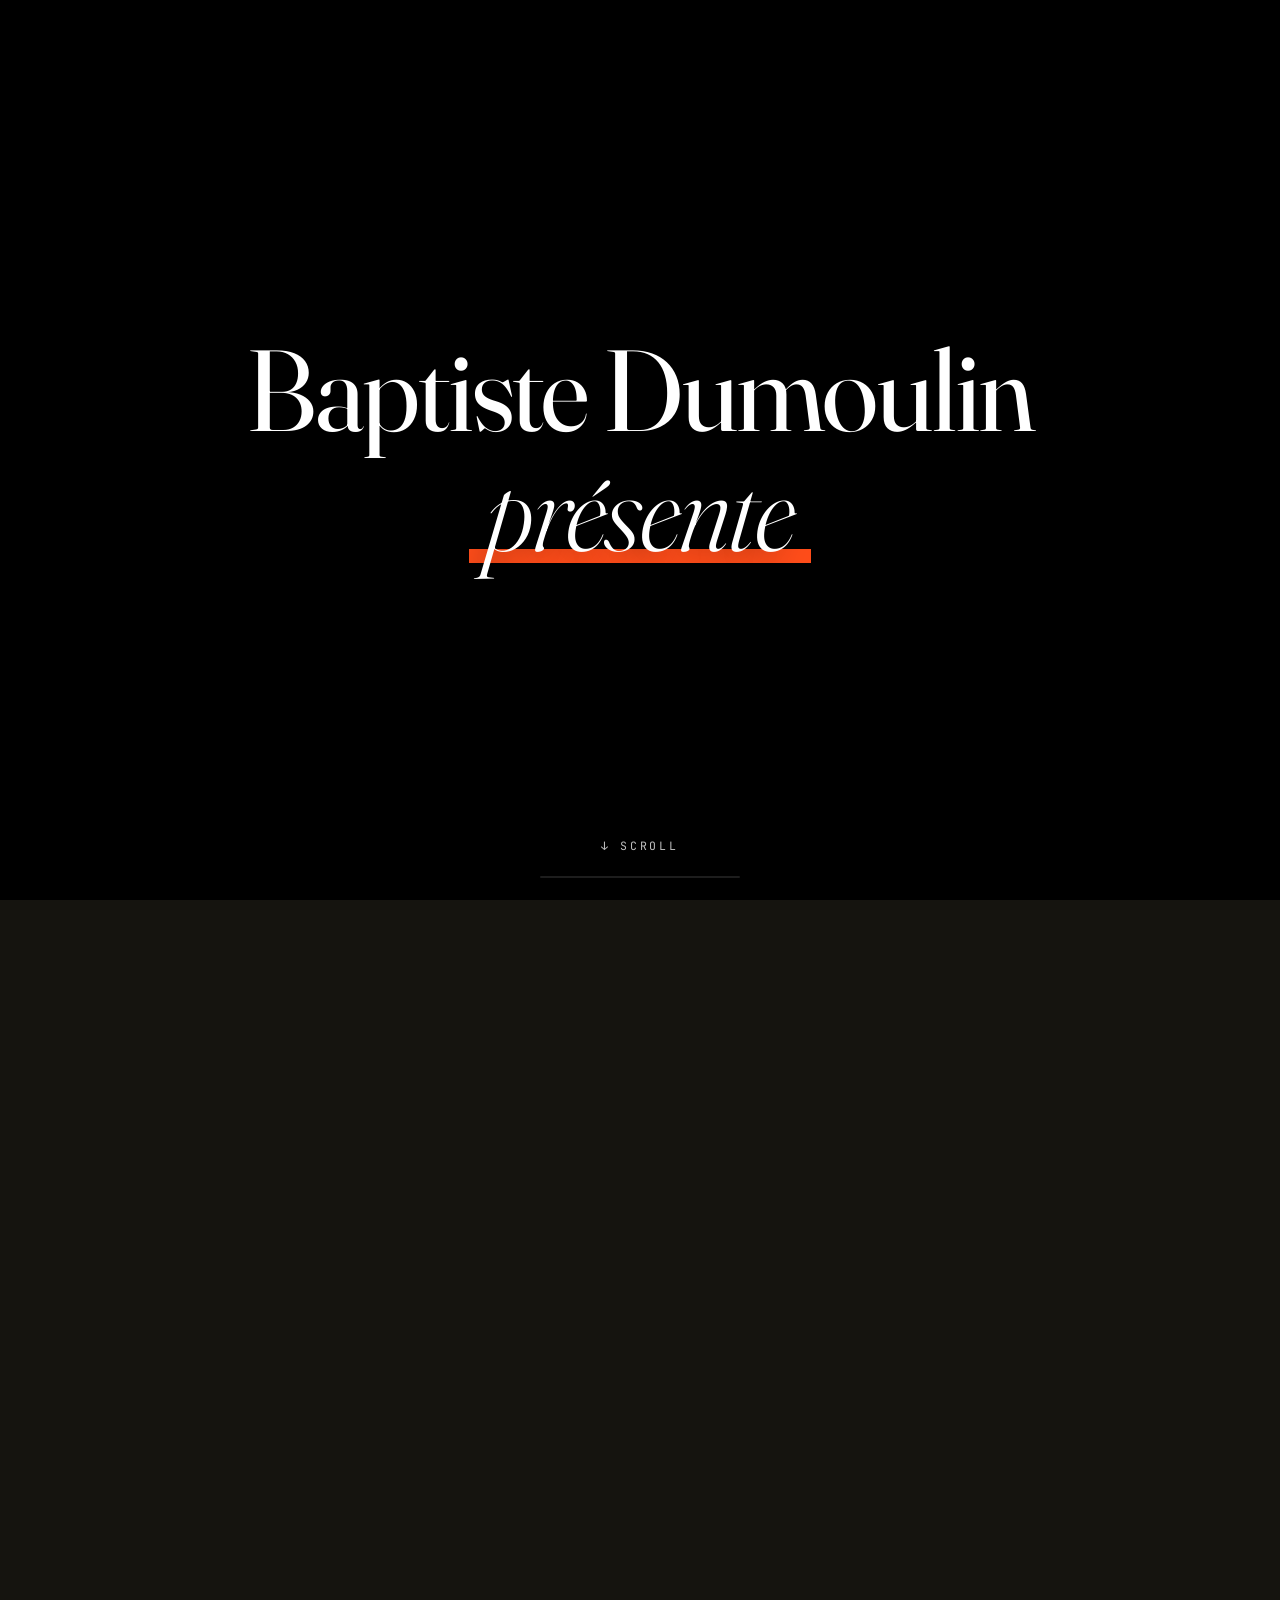
==== commit b0e28220: "Mise a jour du site et ajout video de demo - Refonte CSS, JS et HTML - Ajout assets/video/bande-demo" ====
--- a/index.html
+++ b/index.html
@@ -11,7 +11,7 @@
   <link rel="preconnect" href="https://fonts.gstatic.com" crossorigin />
   <link href="https://fonts.googleapis.com/css2?family=Fraunces:ital,opsz,wght@0,9..144,300..900;1,9..144,300..900&family=Space+Grotesk:wght@300;400;500;600;700&family=JetBrains+Mono:wght@400;500&display=swap" rel="stylesheet" />
 
-  <link rel="stylesheet" href="assets/css/style.css" />
+  <link rel="stylesheet" href="assets/css/style.css?v=3" />
   <link rel="icon" href="data:image/svg+xml,%3Csvg xmlns='http://www.w3.org/2000/svg' viewBox='0 0 100 100'%3E%3Ccircle cx='50' cy='50' r='40' fill='%23FF4D1A'/%3E%3C/svg%3E" />
 </head>
 <body>
@@ -28,8 +28,74 @@
     </div>
   </div>
 
+  <!-- ============ INTRO — BANDE DÉMO + SPLIT WIPE ============ -->
+  <!--
+    Overlay fixe plein écran. Le scroll est bloqué pendant l'intro,
+    chaque wheel/swipe fait avancer la progression.
+    Phases :
+      0.00 → 0.25 : "Baptiste Dumoulin présente" s'efface
+      0.25 → 0.65 : la vidéo grandit cinéma → plein écran
+      0.65 → 1.00 : split-wipe — les 2 moitiés partent vers l'extérieur
+      = 1.00      : l'intro est retirée, on arrive sur la home
+  -->
+  <section class="intro" id="intro" aria-label="Intro Baptiste Dumoulin">
+    <!-- Stage vidéo : grandit du format cinéma vers le plein écran -->
+    <div class="intro__stage" id="introStage">
+      <!-- Moitié GAUCHE : part vers la gauche au split -->
+      <div class="intro__half intro__half--left" id="introHalfLeft">
+        <video
+          class="intro__half-video"
+          id="introHalfVideoL"
+          src="assets/video/bande-demo.mp4"
+          autoplay muted loop playsinline preload="auto"
+          disablepictureinpicture
+        ></video>
+      </div>
+      <!-- Moitié DROITE : part vers la droite -->
+      <div class="intro__half intro__half--right" id="introHalfRight">
+        <video
+          class="intro__half-video"
+          id="introHalfVideoR"
+          src="assets/video/bande-demo.mp4"
+          autoplay muted loop playsinline preload="auto"
+          disablepictureinpicture
+        ></video>
+      </div>
+      <!-- Voile sombre qui s'allège au fur et à mesure -->
+      <div class="intro__veil" aria-hidden="true"></div>
+    </div>
+
+    <!-- Texte central : "Baptiste Dumoulin présente" -->
+    <div class="intro__center" id="introCenter">
+      <h1 class="intro__title">
+        <span class="intro__title-line intro__title-line--first">Baptiste Dumoulin</span>
+        <span class="intro__title-line intro__title-line--last"><em>présente</em></span>
+      </h1>
+    </div>
+
+    <span class="intro__hint" id="introHint">
+      <span class="intro__hint-arrow">↓</span>
+      <span>Scroll</span>
+    </span>
+
+    <div class="intro__progress" aria-hidden="true">
+      <span class="intro__progress-fill" id="introProgressFill"></span>
+    </div>
+  </section>
+
   <!-- ============ TIDAL CURSOR CANVAS (ripples) ============ -->
   <canvas class="tidal" id="tidal" aria-hidden="true"></canvas>
+
+  <!-- ============ WILDLIFE COMPANION (follows cursor) ============ -->
+  <svg class="companion" id="companion" viewBox="0 0 80 80" aria-hidden="true">
+    <g id="companionGroup">
+      <path id="companionShape" d="M40 20 C50 20 58 28 58 38 C58 50 48 58 40 58 C32 58 22 50 22 38 C22 28 30 20 40 20 Z"
+            fill="currentColor" stroke="none"/>
+    </g>
+  </svg>
+
+  <!-- ============ CATEGORY COLOR WASH ============ -->
+  <div class="cat-wash" id="catWash" aria-hidden="true"></div>
 
   <!-- ============ PAGE TRANSITION OVERLAY ============ -->
   <div class="page-transition" id="pageTransition">
@@ -47,7 +113,11 @@
   <!-- ============ NAV ============ -->
   <header class="nav" id="nav">
     <a href="#/home" class="nav__logo" data-route="home" data-magnetic>
-      <span class="nav__logo-mark">✦</span>
+      <svg class="nav__logo-mark" id="navMark" viewBox="0 0 32 32" aria-hidden="true">
+        <g id="navMarkG" fill="none" stroke="currentColor" stroke-width="1.4" stroke-linecap="round" stroke-linejoin="round">
+          <!-- replaced by JS with cycling line-art glyph -->
+        </g>
+      </svg>
       <span id="navName">Studio</span>
       <span class="nav__logo-sep"></span>
       <span class="nav__logo-sub" id="navStudio">artist</span>
@@ -87,6 +157,9 @@
 
       <!-- ============ HERO WITH LENS ============ -->
       <section class="hero" id="home">
+        <!-- Living particle flock canvas (cursor-reactive) -->
+        <canvas class="hero__flock" id="heroFlock" aria-hidden="true"></canvas>
+
         <!-- Animated fluid gradient waves (SVG goo) -->
         <div class="hero__waves" aria-hidden="true">
           <svg class="wave-svg" viewBox="0 0 1600 900" preserveAspectRatio="xMidYMid slice">
@@ -174,6 +247,25 @@
             <span class="hero__strip-arrow">↓</span>
           </div>
         </div>
+
+        <!-- Live "currently" ticker — feels alive, anti-corporate -->
+        <div class="hero__ticker" aria-hidden="true">
+          <span class="hero__ticker-pulse"><span class="hero__ticker-dot"></span></span>
+          <span class="hero__ticker-label">Currently</span>
+          <span class="hero__ticker-sep">—</span>
+          <div class="hero__ticker-track" id="tickerTrack">
+            <span class="hero__ticker-item">drift between <em>Vanoise</em> &amp; <em>Paris</em></span>
+            <span class="hero__ticker-item"><span id="tickerClock">--:--</span> CET</span>
+            <span class="hero__ticker-item">Houdini 20.5 · Blender 4.4</span>
+            <span class="hero__ticker-item"><em>2 slots</em> · Q3 — 2026</span>
+            <span class="hero__ticker-item">Last shipped — <em>Combustion</em></span>
+            <span class="hero__ticker-item">drift between <em>Vanoise</em> &amp; <em>Paris</em></span>
+            <span class="hero__ticker-item"><span>--:--</span> CET</span>
+            <span class="hero__ticker-item">Houdini 20.5 · Blender 4.4</span>
+            <span class="hero__ticker-item"><em>2 slots</em> · Q3 — 2026</span>
+            <span class="hero__ticker-item">Last shipped — <em>Combustion</em></span>
+          </div>
+        </div>
       </section>
 
       <!-- MARQUEE -->
@@ -181,19 +273,24 @@
         <div class="marquee__track" id="marqueeTrack"></div>
       </section>
 
-      <!-- ============ SHOWCASE — FEATURED CATEGORIES ============ -->
+      <!-- ============ SHOWCASE — STACKED CATEGORY CARDS ============ -->
       <section class="showcase">
         <div class="showcase__head">
           <span class="showcase__eyebrow">— Categories / 04</span>
           <h2 class="showcase__title" data-reveal><span>Quatre <em>territoires</em>,<br>une même <em>obsession</em>.</span></h2>
         </div>
-        <div class="showcase__rail" id="showcaseRail">
-          <!-- Injected by JS -->
-        </div>
-        <div class="showcase__hint">
-          <span>↤</span>
-          <span>Glissez pour explorer</span>
-          <span>↦</span>
+        <div class="cat-stack" id="catStack">
+          <div class="cat-stack__deck" id="catStackDeck">
+            <!-- Injected by JS -->
+          </div>
+          <div class="cat-stack__bar">
+            <button class="cat-stack__animate" id="catStackAnimate" data-magnetic>
+              <span>Suivant</span>
+              <svg width="14" height="14" viewBox="0 0 24 24" fill="none" stroke="currentColor" stroke-width="2.4" stroke-linecap="square">
+                <path d="M9.5 18L15.5 12L9.5 6" />
+              </svg>
+            </button>
+          </div>
         </div>
       </section>
 
@@ -264,7 +361,10 @@
       <!-- ============ PROJECTS GRID (filterable) ============ -->
       <section class="works">
         <div class="works__grid" id="worksGrid">
-          <!-- Injected by JS -->
+          <!-- Injected by JS — used for "Tous" filter -->
+        </div>
+        <div class="works__fluid" id="worksFluid" hidden>
+          <!-- Injected by JS — used per category -->
         </div>
         <div class="works__empty" id="worksEmpty" hidden>
           <span class="works__empty-icon">◯</span>
@@ -339,8 +439,12 @@
   <div class="project-detail" id="projectDetail" aria-hidden="true">
     <button class="project-detail__close" id="projectClose"><span></span><span></span></button>
     <div class="project-detail__scroll" id="projectScroll"></div>
+    <div class="project-detail__scrub" id="projectScrub" aria-hidden="true">
+      <span class="project-detail__scrub-label" id="projectScrubLabel">01 / 01</span>
+      <span class="project-detail__scrub-bar"><span class="project-detail__scrub-fill" id="projectScrubFill"></span></span>
+    </div>
   </div>
 
-  <script src="assets/js/app.js"></script>
+  <script src="assets/js/app.js?v=4"></script>
 </body>
 </html>
--- a/assets/css/style.css
+++ b/assets/css/style.css
@@ -159,6 +159,222 @@
 }
 
 /* =====================================
+   INTRO — BANDE DÉMO + SPLIT WIPE
+   Overlay fixe plein écran. Scroll bloqué pendant l'intro.
+   Chaque wheel/swipe fait avancer la progression.
+   Phases (--intro-progress 0 → 1) :
+     0.00 → 0.25 : texte "Baptiste Dumoulin présente" s'efface
+     0.25 → 0.65 : la vidéo s'agrandit cinéma → plein écran
+     0.65 → 1.00 : split-wipe — les 2 moitiés partent vers les côtés
+     = 1.00      : l'intro disparaît, homepage révélée
+   ===================================== */
+.intro {
+  position: fixed;
+  inset: 0;
+  z-index: 190;
+  overflow: hidden;
+  /* Le fond noir s'efface pendant le split → on voit la home apparaître
+     entre les deux moitiés qui s'écartent */
+  background: rgba(0, 0, 0, var(--intro-bg, 1));
+  opacity: 0;
+  visibility: hidden;
+  transition:
+    opacity .8s cubic-bezier(.65,0,.35,1),
+    visibility .8s;
+}
+/* Pendant l'intro :
+   - on cache la nav et autres éléments fixes pour qu'ils n'apparaissent pas
+     dans le split-wipe ;
+   - on force la home (sous-jacente) à être pleinement visible immédiatement,
+     pour qu'elle s'affiche entre les moitiés de vidéo qui s'écartent. */
+body.intro-locked .nav,
+body.intro-locked .scroll-progress,
+body.intro-locked .marquee {
+  opacity: 0 !important;
+  pointer-events: none !important;
+  transition: opacity .35s ease;
+}
+body.intro-locked .page.is-active {
+  animation: none !important;
+  opacity: 1 !important;
+  transform: none !important;
+}
+.intro.is-armed {
+  opacity: 1;
+  visibility: visible;
+}
+.intro.is-done {
+  opacity: 0;
+  visibility: hidden;
+  pointer-events: none;
+}
+
+/* --- Stage vidéo : grandit cinéma → plein écran --- */
+.intro__stage {
+  position: absolute;
+  top: 50%;
+  left: 50%;
+  width: var(--intro-stage-w, 90vw);
+  height: var(--intro-stage-h, 65vh);
+  transform: translate(-50%, -50%);
+  border-radius: var(--intro-stage-radius, 16px);
+  /* Pas d'overflow:hidden ici — sinon les moitiés ne peuvent pas glisser
+     hors du stage durant le split. On clip plutôt à l'intérieur de chaque moitié. */
+  z-index: 1;
+}
+
+/* --- Les deux moitiés : se splittent latéralement en fin d'anim --- */
+.intro__half {
+  position: absolute;
+  top: 0;
+  height: 100%;
+  width: 50%;
+  overflow: hidden;
+  background: #000;
+  will-change: transform;
+  border-radius: inherit;
+}
+.intro__half--left {
+  left: 0;
+  transform: translate3d(var(--intro-split-l, 0%), 0, 0);
+  /* Conserve les coins arrondis seulement à gauche */
+  border-top-right-radius: 0;
+  border-bottom-right-radius: 0;
+  box-shadow: var(--intro-half-shadow, 0 30px 80px -20px rgba(0,0,0,.6));
+}
+.intro__half--right {
+  right: 0;
+  transform: translate3d(var(--intro-split-r, 0%), 0, 0);
+  border-top-left-radius: 0;
+  border-bottom-left-radius: 0;
+  box-shadow: var(--intro-half-shadow, 0 30px 80px -20px rgba(0,0,0,.6));
+}
+/* Chaque vidéo prend 200% de la moitié = 100% du stage, positionnée pour
+   ne montrer que sa moitié naturelle (gauche ou droite) du plan. */
+.intro__half-video {
+  position: absolute;
+  top: 0;
+  width: 200%;
+  height: 100%;
+  object-fit: cover;
+  object-position: center;
+}
+.intro__half--left .intro__half-video { left: 0; }
+.intro__half--right .intro__half-video { right: 0; }
+
+.intro__veil {
+  position: absolute;
+  inset: 0;
+  background: rgba(0, 0, 0, var(--intro-veil, 0.35));
+  z-index: 2;
+  pointer-events: none;
+  border-radius: inherit;
+}
+
+/* --- Texte "Baptiste Dumoulin présente" --- */
+.intro__center {
+  position: absolute;
+  inset: 0;
+  z-index: 3;
+  display: flex;
+  flex-direction: column;
+  align-items: center;
+  justify-content: center;
+  text-align: center;
+  pointer-events: none;
+  padding: 0 var(--pad-x);
+  color: #fff;
+  opacity: var(--intro-text-opacity, 1);
+  transform: translateY(var(--intro-text-y, 0));
+  will-change: opacity, transform;
+}
+.intro__title {
+  margin: 0;
+  font-family: var(--serif);
+  font-weight: 300;
+  letter-spacing: -0.02em;
+  line-height: 0.95;
+  font-size: clamp(2.8rem, 9vw, 7.5rem);
+  display: flex;
+  flex-direction: column;
+  gap: clamp(.25rem, 1vw, .65rem);
+  text-shadow: 0 4px 30px rgba(0, 0, 0, .55);
+}
+.intro__title-line { display: block; }
+.intro__title-line--first {
+  font-style: normal;
+  font-weight: 400;
+}
+.intro__title-line--last em {
+  font-style: italic;
+  color: #fff;
+  background-image: linear-gradient(transparent 78%, var(--coral) 78%, var(--coral) 88%, transparent 88%);
+  background-repeat: no-repeat;
+  background-size: 100% 100%;
+  padding: 0 .15em;
+}
+
+.intro__hint {
+  position: absolute;
+  bottom: clamp(2rem, 5vh, 3.5rem);
+  left: 50%;
+  transform: translateX(-50%);
+  display: inline-flex;
+  align-items: center;
+  gap: 0.55rem;
+  font-family: var(--mono);
+  font-size: 0.72rem;
+  letter-spacing: 0.24em;
+  text-transform: uppercase;
+  color: #fff;
+  opacity: var(--intro-hint-opacity, 0.75);
+  transition: opacity .2s ease;
+  text-shadow: 0 2px 10px rgba(0,0,0,.6);
+  z-index: 4;
+  pointer-events: none;
+}
+.intro__hint-arrow {
+  display: inline-block;
+  animation: introHintBounce 1.6s ease-in-out infinite;
+}
+@keyframes introHintBounce {
+  0%, 100% { transform: translateY(0); opacity: .75; }
+  50%      { transform: translateY(6px); opacity: 1; }
+}
+
+.intro__progress {
+  position: absolute;
+  left: 50%;
+  bottom: clamp(1rem, 2.5vh, 1.6rem);
+  transform: translateX(-50%);
+  width: clamp(120px, 16vw, 200px);
+  height: 2px;
+  background: rgba(255, 255, 255, 0.16);
+  border-radius: 2px;
+  z-index: 5;
+  overflow: hidden;
+  pointer-events: none;
+  opacity: var(--intro-progress-opacity, 0.7);
+  transition: opacity .3s ease;
+}
+.intro__progress-fill {
+  display: block;
+  height: 100%;
+  width: var(--intro-progress, 0%);
+  background: var(--coral);
+}
+
+/* Pendant l'intro on bloque le scroll réel de la page */
+body.intro-locked {
+  overflow: hidden;
+  height: 100vh;
+}
+
+@media (max-width: 720px) {
+  .intro__title { font-size: clamp(2.2rem, 12vw, 4.5rem); }
+}
+
+/* =====================================
    TIDAL CURSOR CANVAS
    ===================================== */
 .tidal {
@@ -264,6 +480,19 @@
 .cursor.is-drag  .cursor__label { opacity: 1; }
 .cursor.is-lens  .cursor__ring  { width: 0; height: 0; opacity: 0; }
 .cursor.is-lens  .cursor__dot   { opacity: 0; }
+
+/* Cursor adopts category accent color when over a project card */
+.cursor.is-accented .cursor__dot {
+  background: var(--cursor-accent, var(--coral));
+  width: 14px; height: 14px;
+  opacity: 1;
+  box-shadow: 0 0 0 2px color-mix(in srgb, var(--cursor-accent, var(--coral)) 35%, transparent);
+}
+.cursor.is-accented .cursor__ring {
+  border-color: var(--cursor-accent, var(--coral));
+  width: 44px; height: 44px;
+  background: color-mix(in srgb, var(--cursor-accent, var(--coral)) 10%, transparent);
+}
 
 /* =====================================
    NAV
@@ -290,11 +519,16 @@
   letter-spacing: -0.01em;
 }
 .nav__logo-mark {
-  font-family: var(--sans);
-  font-style: normal;
+  width: 22px;
+  height: 22px;
   color: var(--coral);
   display: inline-block;
-  animation: spinMark 12s linear infinite;
+  flex-shrink: 0;
+  transition: opacity .28s cubic-bezier(.65,0,.35,1), transform .28s cubic-bezier(.65,0,.35,1);
+}
+.nav__logo-mark.is-morphing {
+  opacity: 0.2;
+  transform: scale(0.8);
 }
 @keyframes spinMark { to { transform: rotate(360deg); } }
 .nav__logo-sep {
@@ -1107,13 +1341,51 @@
   position: relative;
   grid-column: span 6;
   background: var(--paper);
-  border-radius: 18px;
+  border-radius: 6px;
   overflow: hidden;
   cursor: none;
   transition: opacity .45s ease, transform .45s ease, filter .45s ease;
   will-change: transform, opacity;
   --tilt-x: 0deg;
   --tilt-y: 0deg;
+}
+.work__bar {
+  position: absolute;
+  top: 0; bottom: 0; left: 0;
+  width: 3px;
+  background: var(--w-accent, var(--coral));
+  z-index: 4;
+  transform: scaleY(0.6);
+  transform-origin: 50% 50%;
+  transition: transform .55s cubic-bezier(.65,0,.35,1);
+}
+.work:hover .work__bar { transform: scaleY(1); }
+
+.work__index {
+  position: absolute;
+  top: 0.85rem;
+  left: 1rem;
+  z-index: 4;
+  font-family: var(--mono);
+  font-size: 0.62rem;
+  letter-spacing: 0.18em;
+  text-transform: uppercase;
+  color: var(--cream);
+  background: rgba(21, 20, 15, 0.55);
+  backdrop-filter: blur(6px);
+  -webkit-backdrop-filter: blur(6px);
+  padding: 0.3rem 0.55rem 0.3rem 0.7rem;
+  border-radius: 0;
+  display: inline-flex;
+  align-items: baseline;
+  gap: 0.3rem;
+}
+.work__index em {
+  font-family: var(--serif);
+  font-style: italic;
+  font-size: 0.85rem;
+  color: var(--w-accent, var(--coral));
+  font-weight: 350;
 }
 .work.is-hidden {
   opacity: 0;
@@ -1175,17 +1447,18 @@
 .work__overlay-cta {
   display: inline-flex;
   align-items: center;
-  gap: 0.45rem;
-  padding: 0.6rem 1rem;
-  border-radius: 999px;
+  gap: 0.55rem;
+  padding: 0.55rem 0.85rem;
+  border-radius: 0;
   background: var(--cream);
   color: var(--ink);
   font-family: var(--mono);
-  font-size: 0.7rem;
-  letter-spacing: 0.16em;
+  font-size: 0.66rem;
+  letter-spacing: 0.2em;
   text-transform: uppercase;
   transform: translateY(10px);
   transition: transform .5s cubic-bezier(.65,0,.35,1);
+  border-left: 2px solid var(--w-accent, var(--coral));
 }
 .work:hover .work__overlay-cta { transform: translateY(0); }
 
@@ -1211,6 +1484,13 @@
   border-radius: 50%;
   background: var(--w-accent, var(--coral));
 }
+.work__cat-bar {
+  display: inline-block;
+  width: 22px; height: 2px;
+  background: var(--w-accent, var(--coral));
+  transition: width .45s cubic-bezier(.65,0,.35,1);
+}
+.work:hover .work__cat-bar { width: 36px; }
 .work__title {
   font-family: var(--serif);
   font-style: italic;
@@ -1648,3 +1928,873 @@
   .nav__clock { font-size: 0.62rem; }
   .nav__logo-sub { display: none; }
 }
+
+/* ==========================================================================
+   ============================ ARTISTIC LAYER ==============================
+   Hero flock · Wildlife companion · Liquid cards · Cinematic project detail
+   ========================================================================== */
+
+/* ----- Hero living particle flock ----- */
+.hero__flock {
+  position: absolute; inset: 0;
+  width: 100%; height: 100%;
+  pointer-events: none;
+  z-index: 1;
+  mix-blend-mode: multiply;
+  opacity: 0;
+  transition: opacity 1.2s ease;
+}
+.hero.is-loaded .hero__flock { opacity: 0.85; }
+@media (prefers-reduced-motion: reduce) { .hero__flock { display: none; } }
+
+/* Soften the goo blobs so the flock layer sings */
+.hero.is-loaded .hero__waves { opacity: 0.75; }
+
+/* ----- Wildlife companion (follows cursor) ----- */
+.companion {
+  position: fixed;
+  top: 0; left: 0;
+  width: 34px; height: 34px;
+  pointer-events: none;
+  z-index: 140;
+  color: var(--coral);
+  opacity: 0;
+  transform: translate3d(-100px, -100px, 0) rotate(0deg);
+  transition: opacity .5s ease, color .8s ease;
+  filter: drop-shadow(0 4px 12px rgba(255, 77, 26, 0.35));
+  mix-blend-mode: multiply;
+}
+.companion.is-active { opacity: 0.78; }
+.companion.is-fox    { color: var(--coral); }
+.companion.is-bird   { color: var(--ink); }
+.companion.is-leaf   { color: var(--indigo); }
+.companion.is-feather { color: var(--rose); }
+
+#companionShape {
+  transition: d 1.6s cubic-bezier(.65,0,.35,1);
+}
+
+@media (hover: none), (prefers-reduced-motion: reduce) {
+  .companion { display: none; }
+}
+
+/* ----- Category color wash overlay ----- */
+.cat-wash {
+  position: fixed;
+  top: 50%; left: 50%;
+  width: 0; height: 0;
+  border-radius: 50%;
+  pointer-events: none;
+  z-index: 95;
+  background: var(--coral);
+  opacity: 0;
+  transform: translate(-50%, -50%);
+  mix-blend-mode: multiply;
+}
+.cat-wash.is-washing {
+  animation: catWash 900ms cubic-bezier(.65,0,.35,1) forwards;
+}
+@keyframes catWash {
+  0%   { width: 0; height: 0; opacity: 0.55; }
+  60%  { width: 220vmax; height: 220vmax; opacity: 0.35; }
+  100% { width: 240vmax; height: 240vmax; opacity: 0; }
+}
+
+/* ----- Liquid distortion + RGB hint on work cards ----- */
+.work {
+  --lx: 50%; --ly: 50%;
+  --liquid: 0;
+}
+.work__media::after {
+  content: '';
+  position: absolute; inset: 0;
+  pointer-events: none;
+  background: radial-gradient(
+    circle 220px at var(--lx) var(--ly),
+    rgba(255, 255, 255, 0.18),
+    transparent 65%
+  );
+  opacity: var(--liquid);
+  transition: opacity .35s ease;
+  z-index: 2;
+  mix-blend-mode: overlay;
+}
+.work__media::before {
+  content: '';
+  position: absolute; inset: 0;
+  pointer-events: none;
+  background:
+    radial-gradient(circle 380px at var(--lx) var(--ly),
+      color-mix(in srgb, var(--w-accent, #FF5633) 40%, transparent),
+      transparent 60%);
+  opacity: 0;
+  transition: opacity .5s ease;
+  z-index: 1;
+  mix-blend-mode: color;
+}
+.work:hover .work__media::before { opacity: 0.55; }
+
+/* Subtle title shift on hover (no ghost) */
+.work__title {
+  transition: transform .6s cubic-bezier(.65,0,.35,1), color .4s ease;
+  position: relative;
+}
+.work:hover .work__title {
+  transform: translateX(4px);
+  color: var(--w-accent, var(--coral));
+}
+
+/* Glow ring on the active work being hovered */
+.work {
+  box-shadow: 0 0 0 1px var(--line), 0 0 0 0 transparent;
+  transition:
+    opacity .45s ease,
+    transform .45s ease,
+    filter .45s ease,
+    box-shadow .55s cubic-bezier(.65,0,.35,1);
+}
+.work:hover {
+  box-shadow:
+    0 0 0 1px color-mix(in srgb, var(--w-accent, var(--coral)) 25%, transparent),
+    0 16px 36px -18px rgba(21, 20, 15, 0.18);
+}
+
+/* Floating year ribbon */
+.work__year {
+  display: inline-flex;
+  align-items: center;
+  gap: 0.35rem;
+}
+.work__year::before {
+  content: '';
+  width: 14px; height: 1px;
+  background: var(--w-accent, var(--coral));
+  transition: width .4s ease;
+}
+.work:hover .work__year::before { width: 28px; }
+
+/* ----- Showcase rail — cinematic film strip ----- */
+.showcase-card {
+  --cnum-opacity: 0.08;
+  --cnum-translate: 0px;
+}
+.showcase-card__num {
+  font-family: var(--serif);
+  font-style: italic;
+  font-weight: 300;
+  opacity: var(--cnum-opacity);
+  transform: translateY(var(--cnum-translate));
+  transition: opacity .6s cubic-bezier(.65,0,.35,1), transform .6s cubic-bezier(.65,0,.35,1), color .6s;
+}
+.showcase-card:hover {
+  --cnum-opacity: 0.95;
+  --cnum-translate: -10px;
+}
+.showcase-card:hover .showcase-card__num {
+  color: var(--c-accent, var(--coral));
+}
+
+/* Aurora glow under each card */
+.showcase-card {
+  position: relative;
+}
+.showcase-card::after {
+  content: '';
+  position: absolute;
+  inset: auto -10% -10% -10%;
+  height: 60%;
+  background: radial-gradient(
+    ellipse at 50% 100%,
+    color-mix(in srgb, var(--c-accent, #FF5633) 55%, transparent),
+    transparent 70%
+  );
+  filter: blur(40px);
+  opacity: 0;
+  transition: opacity .6s ease;
+  pointer-events: none;
+  z-index: -1;
+}
+.showcase-card:hover::after { opacity: 0.55; }
+
+/* ----- Project detail — cinematic ----- */
+.pd {
+  padding: 7rem var(--pad-x) 8rem;
+}
+.pd__title {
+  position: relative;
+}
+.pd__title::after {
+  content: attr(data-shadow);
+  position: absolute;
+  top: 1.2em;
+  left: 0;
+  right: 0;
+  font-size: clamp(5rem, 18vw, 14rem);
+  line-height: 0.8;
+  color: transparent;
+  -webkit-text-stroke: 1px color-mix(in srgb, var(--ink) 18%, transparent);
+  font-style: italic;
+  font-weight: 300;
+  pointer-events: none;
+  letter-spacing: -0.04em;
+  white-space: nowrap;
+  overflow: hidden;
+  z-index: 0;
+  mix-blend-mode: multiply;
+  opacity: 0.5;
+  transform: translateZ(0);
+}
+
+.pd__hero-image {
+  position: relative;
+  margin: 2rem -2vw 3rem;
+  border-radius: 22px;
+  overflow: hidden;
+  aspect-ratio: 16 / 9;
+}
+.pd__hero-image img {
+  width: 100%; height: 100%;
+  object-fit: cover;
+  transform: scale(1.05);
+  transition: transform 8s linear;
+}
+.project-detail.is-open .pd__hero-image img {
+  transform: scale(1);
+}
+
+.pd__chapter {
+  font-family: var(--mono);
+  font-size: 0.7rem;
+  letter-spacing: 0.22em;
+  text-transform: uppercase;
+  color: var(--mute);
+  margin: 3rem 0 0.7rem;
+  display: flex; align-items: center; gap: 0.7rem;
+}
+.pd__chapter::before {
+  content: '';
+  width: 28px; height: 1px;
+  background: var(--coral);
+}
+
+.pd__related {
+  margin-top: 5rem;
+  padding-top: 3rem;
+  border-top: 1px solid var(--line);
+}
+.pd__related-title {
+  font-family: var(--serif);
+  font-style: italic;
+  font-weight: 300;
+  font-size: clamp(1.6rem, 3vw, 2.4rem);
+  margin: 0 0 2rem;
+}
+.pd__related-grid {
+  display: grid;
+  grid-template-columns: repeat(auto-fill, minmax(220px, 1fr));
+  gap: 1.2rem;
+}
+.pd__related-card {
+  position: relative;
+  aspect-ratio: 4/3;
+  border-radius: 14px;
+  overflow: hidden;
+  cursor: none;
+  background: var(--paper);
+  transform: translateY(0);
+  transition: transform .5s cubic-bezier(.65,0,.35,1);
+}
+.pd__related-card:hover { transform: translateY(-6px); }
+.pd__related-card img {
+  width: 100%; height: 100%; object-fit: cover;
+  transition: transform 1.2s cubic-bezier(.65,0,.35,1), filter .4s ease;
+  filter: saturate(0.85);
+}
+.pd__related-card:hover img { transform: scale(1.08); filter: saturate(1.15); }
+.pd__related-card-label {
+  position: absolute;
+  left: 1rem; bottom: 1rem;
+  font-family: var(--serif);
+  font-style: italic;
+  font-size: 1rem;
+  color: var(--cream);
+  text-shadow: 0 2px 12px rgba(0,0,0,0.5);
+  z-index: 2;
+}
+
+/* Scrub bar at bottom of project detail */
+.project-detail__scrub {
+  position: fixed;
+  bottom: 1.6rem;
+  left: 50%;
+  transform: translateX(-50%);
+  display: flex;
+  align-items: center;
+  gap: 0.9rem;
+  padding: 0.55rem 1.2rem;
+  background: rgba(21, 20, 15, 0.85);
+  color: var(--cream);
+  border-radius: 999px;
+  backdrop-filter: blur(10px);
+  -webkit-backdrop-filter: blur(10px);
+  z-index: 5;
+  pointer-events: none;
+  opacity: 0;
+  transition: opacity .4s ease;
+}
+.project-detail.is-open .project-detail__scrub {
+  opacity: 1;
+}
+.project-detail__scrub-label {
+  font-family: var(--mono);
+  font-size: 0.7rem;
+  letter-spacing: 0.18em;
+}
+.project-detail__scrub-bar {
+  display: block;
+  width: 140px;
+  height: 2px;
+  background: rgba(245, 244, 240, 0.18);
+  border-radius: 2px;
+  overflow: hidden;
+}
+.project-detail__scrub-fill {
+  display: block;
+  height: 100%;
+  width: 0%;
+  background: var(--coral);
+  transition: width .25s linear;
+}
+
+/* Stagger gallery into a more cinematic mosaic */
+.pd__gallery {
+  display: grid;
+  grid-template-columns: repeat(6, 1fr);
+  gap: 1rem;
+}
+.pd__gallery img {
+  grid-column: span 6;
+}
+.pd__gallery img:nth-child(3n+1) { grid-column: span 4; }
+.pd__gallery img:nth-child(3n+2) { grid-column: span 2; }
+.pd__gallery img:nth-child(3n+3) { grid-column: span 6; }
+@media (max-width: 720px) {
+  .pd__gallery img,
+  .pd__gallery img:nth-child(3n+1),
+  .pd__gallery img:nth-child(3n+2),
+  .pd__gallery img:nth-child(3n+3) { grid-column: span 6; }
+}
+
+/* ----- Filter pill — accent diffusion when active ----- */
+.filterbar__pill.is-active::after {
+  content: '';
+  position: absolute;
+  inset: -8px;
+  border-radius: 999px;
+  background: radial-gradient(
+    circle,
+    color-mix(in srgb, var(--p-accent, var(--coral)) 35%, transparent),
+    transparent 70%
+  );
+  z-index: -1;
+  filter: blur(14px);
+  pointer-events: none;
+  animation: pillPulse 2.4s ease-in-out infinite;
+}
+@keyframes pillPulse {
+  0%, 100% { opacity: 0.5; transform: scale(0.95); }
+  50%      { opacity: 0.8; transform: scale(1.05); }
+}
+
+/* Position relative for the diffusion */
+.filterbar__pill { position: relative; }
+
+/* ==========================================================================
+   ====================== STACKED CATEGORY CARDS (HOME) ====================
+   ========================================================================== */
+.cat-stack {
+  display: flex;
+  flex-direction: column;
+  align-items: center;
+  width: 100%;
+  padding: 1rem var(--pad-x) 4rem;
+  margin: 0 auto;
+}
+.cat-stack__deck {
+  position: relative;
+  width: 100%;
+  max-width: 644px;
+  height: 380px;
+  overflow: hidden;
+}
+.cat-stack__card {
+  position: absolute;
+  bottom: 0;
+  left: 50%;
+  width: min(512px, 92%);
+  height: 280px;
+  border-radius: 14px 14px 14px 14px;
+  background: var(--paper);
+  border: 1px solid var(--line);
+  box-shadow: 0 30px 80px -28px rgba(21, 20, 15, 0.25);
+  padding: 8px;
+  transform: translate3d(-50%, 0, 0) scale(1);
+  transform-origin: 50% 100%;
+  transition:
+    transform 760ms cubic-bezier(0.18, 0.7, 0.2, 1),
+    opacity 500ms cubic-bezier(0.18, 0.7, 0.2, 1);
+  will-change: transform, opacity;
+  cursor: none;
+  text-decoration: none;
+  color: inherit;
+  display: flex;
+  flex-direction: column;
+  gap: 1rem;
+}
+.cat-stack__card.pos-0 { transform: translate3d(-50%, 12px, 0) scale(1); z-index: 3; opacity: 1; }
+.cat-stack__card.pos-1 { transform: translate3d(-50%, -16px, 0) scale(0.95); z-index: 2; opacity: 1; }
+.cat-stack__card.pos-2 { transform: translate3d(-50%, -44px, 0) scale(0.9); z-index: 1; opacity: 1; }
+.cat-stack__card.entering { transform: translate3d(-50%, -16px, 0) scale(0.9); z-index: 0; opacity: 0; }
+.cat-stack__card.exiting { transform: translate3d(-50%, 360px, 0) scale(1); z-index: 10; opacity: 0; }
+
+.cat-stack__media {
+  position: relative;
+  width: 100%;
+  height: 200px;
+  border-radius: 10px;
+  overflow: hidden;
+  outline: 1px solid var(--line);
+  outline-offset: -1px;
+  flex-shrink: 0;
+}
+.cat-stack__media img {
+  width: 100%; height: 100%;
+  object-fit: cover;
+  user-select: none;
+  -webkit-user-drag: none;
+}
+.cat-stack__media::after {
+  content: '';
+  position: absolute; inset: 0;
+  background: linear-gradient(180deg, transparent 50%, rgba(15,14,10,0.18));
+  pointer-events: none;
+}
+.cat-stack__num {
+  position: absolute;
+  top: 0.6rem; right: 0.8rem;
+  font-family: var(--mono);
+  font-size: 0.65rem;
+  letter-spacing: 0.2em;
+  text-transform: uppercase;
+  color: var(--cream);
+  background: rgba(21, 20, 15, 0.55);
+  padding: 0.25rem 0.5rem;
+  border-radius: 999px;
+  backdrop-filter: blur(6px);
+  -webkit-backdrop-filter: blur(6px);
+}
+.cat-stack__info {
+  display: flex;
+  align-items: center;
+  justify-content: space-between;
+  gap: 0.8rem;
+  padding: 0 0.6rem 0.4rem;
+}
+.cat-stack__txt {
+  display: flex;
+  flex-direction: column;
+  min-width: 0;
+  flex: 1;
+}
+.cat-stack__label {
+  font-family: var(--sans);
+  font-size: 0.7rem;
+  font-weight: 500;
+  letter-spacing: 0.18em;
+  text-transform: uppercase;
+  color: var(--mute);
+  margin-bottom: 0.25rem;
+}
+.cat-stack__title {
+  font-family: var(--serif);
+  font-style: italic;
+  font-weight: 350;
+  font-size: 1.4rem;
+  line-height: 1;
+  margin: 0;
+  letter-spacing: -0.01em;
+  color: var(--ink);
+}
+.cat-stack__sub {
+  font-family: var(--mono);
+  font-size: 0.7rem;
+  letter-spacing: 0.12em;
+  color: var(--mute);
+  margin-top: 0.3rem;
+}
+.cat-stack__btn {
+  display: inline-flex;
+  align-items: center;
+  gap: 0.3rem;
+  padding-left: 1rem; padding-right: 0.85rem;
+  height: 40px;
+  border-radius: 999px;
+  background: var(--ink);
+  color: var(--cream);
+  font-family: var(--sans);
+  font-size: 0.75rem;
+  font-weight: 500;
+  cursor: none;
+  transition: background .35s, color .35s;
+  white-space: nowrap;
+  flex-shrink: 0;
+}
+.cat-stack__btn:hover {
+  background: var(--c-accent, var(--coral));
+}
+.cat-stack__btn svg {
+  display: block;
+}
+
+.cat-stack__bar {
+  position: relative;
+  z-index: 11;
+  margin-top: 0;
+  display: flex;
+  align-items: center;
+  justify-content: center;
+  border-top: 1px solid var(--line);
+  width: 100%;
+  max-width: 644px;
+  padding: 1rem 0;
+}
+.cat-stack__animate {
+  display: inline-flex;
+  align-items: center;
+  gap: 0.4rem;
+  height: 38px;
+  padding: 0 0.95rem;
+  border-radius: 10px;
+  border: 1px solid var(--line);
+  background: var(--cream);
+  font-family: var(--sans);
+  font-size: 0.78rem;
+  font-weight: 500;
+  letter-spacing: 0.04em;
+  color: var(--ink);
+  cursor: none;
+  transition: background .25s, transform .15s;
+}
+.cat-stack__animate:hover {
+  background: var(--paper);
+}
+.cat-stack__animate:active {
+  transform: scale(0.97);
+}
+
+@media (max-width: 720px) {
+  .cat-stack__deck { height: 340px; }
+  .cat-stack__card { height: 260px; }
+  .cat-stack__media { height: 175px; }
+  .cat-stack__title { font-size: 1.2rem; }
+}
+
+/* ==========================================================================
+   ====================== FLUID EXPANDING GRID (CATEGORY) ===================
+   ========================================================================== */
+.works__fluid {
+  max-width: 920px;
+  margin: 0 auto;
+  padding: 1rem var(--pad-x) 3rem;
+}
+/* Force-hide attribute override (display: grid would otherwise override [hidden]) */
+.works__grid[hidden],
+.works__fluid[hidden] { display: none !important; }
+.fluid-deck {
+  position: relative;
+  width: 100%;
+  height: 540px;
+}
+.fluid-card {
+  position: absolute;
+  border-radius: 8px;
+  overflow: hidden;
+  cursor: none;
+  transition:
+    top 760ms cubic-bezier(0.18, 0.7, 0.2, 1),
+    left 760ms cubic-bezier(0.18, 0.7, 0.2, 1),
+    width 760ms cubic-bezier(0.18, 0.7, 0.2, 1),
+    height 760ms cubic-bezier(0.18, 0.7, 0.2, 1),
+    box-shadow .55s ease;
+  box-shadow: 0 0 0 1px rgba(255, 255, 255, 0.05) inset;
+  background: var(--paper);
+  will-change: top, left, width, height;
+}
+.fluid-card.is-selected {
+  z-index: 30;
+  box-shadow:
+    0 0 0 1px rgba(255, 255, 255, 0.18) inset,
+    0 30px 80px -20px color-mix(in srgb, var(--w-accent, var(--coral)) 45%, transparent);
+}
+.fluid-card__media {
+  position: absolute;
+  inset: 0;
+  background: var(--paper);
+  border-radius: inherit;
+  overflow: hidden;
+}
+.fluid-card__media img {
+  width: 100%;
+  height: 100%;
+  object-fit: cover;
+  object-position: center 50%;
+  transition: object-position 1.1s ease, transform 1.1s ease;
+}
+.fluid-card.is-selected .fluid-card__media img {
+  object-position: center 35%;
+  transform: scale(1.02);
+}
+.fluid-card__mask {
+  position: absolute; inset: 0;
+  background: rgba(0, 0, 0, 0.18);
+  transition: background .7s ease;
+}
+.fluid-card.is-selected .fluid-card__mask {
+  background: rgba(0, 0, 0, 0);
+}
+.fluid-card__overlay {
+  position: absolute; inset: 0;
+  pointer-events: none;
+  background: linear-gradient(to top, rgba(0,0,0,0.55) 0%, transparent 60%);
+  border-radius: inherit;
+}
+.fluid-card__border {
+  position: absolute; inset: 0;
+  pointer-events: none;
+  border: 1px solid rgba(255, 255, 255, 0.10);
+  border-radius: inherit;
+  transition: border-color .5s ease;
+}
+.fluid-card:hover .fluid-card__border {
+  border-color: rgba(255, 255, 255, 0.22);
+}
+.fluid-card__body {
+  position: absolute;
+  inset: 0;
+  padding: 1.4rem 1.6rem;
+  display: flex;
+  flex-direction: column;
+  justify-content: flex-end;
+  color: var(--cream);
+  user-select: none;
+  z-index: 2;
+}
+.fluid-card__category {
+  font-family: var(--mono);
+  font-size: 0.65rem;
+  letter-spacing: 0.2em;
+  text-transform: uppercase;
+  opacity: 0.85;
+  margin-bottom: 0.5rem;
+  display: inline-flex;
+  align-items: center;
+  gap: 0.45rem;
+}
+.fluid-card__category::before {
+  content: '';
+  width: 6px; height: 6px;
+  border-radius: 50%;
+  background: var(--w-accent, var(--coral));
+}
+.fluid-card__title {
+  font-family: var(--serif);
+  font-style: italic;
+  font-weight: 350;
+  font-size: clamp(1.5rem, 2.4vw, 2rem);
+  line-height: 1;
+  letter-spacing: -0.01em;
+  margin: 0 0 0.3rem;
+}
+.fluid-card__sub {
+  font-family: var(--sans);
+  font-size: 0.78rem;
+  opacity: 0.78;
+  white-space: nowrap;
+  overflow: hidden;
+  text-overflow: ellipsis;
+  margin: 0;
+}
+.fluid-card__open {
+  position: absolute;
+  top: 1.2rem;
+  right: 1.2rem;
+  display: inline-flex;
+  align-items: center;
+  gap: 0.55rem;
+  padding: 0.5rem 0.85rem;
+  border-radius: 0;
+  background: var(--cream);
+  color: var(--ink);
+  font-family: var(--mono);
+  font-size: 0.62rem;
+  letter-spacing: 0.22em;
+  text-transform: uppercase;
+  opacity: 0;
+  transform: translateY(-6px);
+  transition: opacity .4s ease, transform .4s ease;
+  cursor: none;
+  z-index: 3;
+  pointer-events: none;
+  border-left: 2px solid var(--w-accent, var(--coral));
+}
+.fluid-card.is-selected .fluid-card__open {
+  opacity: 1;
+  transform: translateY(0);
+  pointer-events: auto;
+}
+
+@media (max-width: 720px) {
+  .fluid-deck { height: 360px; }
+  .fluid-card__body { padding: 1.1rem 1.2rem; }
+  .fluid-card__title { font-size: 1.3rem; }
+}
+
+/* ----- Hero "Currently" ticker — live, specific, anti-corporate ----- */
+.hero__ticker {
+  position: absolute;
+  left: 0; right: 0;
+  bottom: -1px;
+  padding: 0.55rem var(--pad-x);
+  background: var(--ink);
+  color: var(--cream);
+  display: flex;
+  align-items: center;
+  gap: 0.7rem;
+  font-family: var(--mono);
+  font-size: 0.66rem;
+  letter-spacing: 0.16em;
+  text-transform: uppercase;
+  z-index: 4;
+  overflow: hidden;
+  border-top: 1px solid rgba(245, 244, 240, 0.08);
+}
+.hero__ticker em {
+  font-family: var(--serif);
+  font-style: italic;
+  font-weight: 350;
+  text-transform: none;
+  letter-spacing: 0;
+  color: var(--coral);
+  font-size: 0.85rem;
+  line-height: 0.6;
+}
+.hero__ticker-pulse {
+  width: 8px; height: 8px;
+  display: inline-flex;
+  align-items: center; justify-content: center;
+  flex-shrink: 0;
+}
+.hero__ticker-dot {
+  width: 7px; height: 7px;
+  border-radius: 50%;
+  background: #34d97a;
+  box-shadow: 0 0 0 0 rgba(52, 217, 122, 0.55);
+  animation: tickerPulse 2.4s cubic-bezier(.65,0,.35,1) infinite;
+}
+@keyframes tickerPulse {
+  0%   { box-shadow: 0 0 0 0 rgba(52, 217, 122, 0.55); }
+  70%  { box-shadow: 0 0 0 8px rgba(52, 217, 122, 0); }
+  100% { box-shadow: 0 0 0 0 rgba(52, 217, 122, 0); }
+}
+.hero__ticker-label {
+  flex-shrink: 0;
+  opacity: 0.65;
+}
+.hero__ticker-sep {
+  flex-shrink: 0;
+  opacity: 0.4;
+}
+.hero__ticker-track {
+  display: flex;
+  flex: 1;
+  gap: 2.5rem;
+  overflow: hidden;
+  white-space: nowrap;
+  animation: tickerScroll 38s linear infinite;
+}
+.hero__ticker-item {
+  flex-shrink: 0;
+  opacity: 0.85;
+}
+@keyframes tickerScroll {
+  from { transform: translateX(0); }
+  to   { transform: translateX(-50%); }
+}
+@media (prefers-reduced-motion: reduce) {
+  .hero__ticker-track { animation: none; }
+  .hero__ticker-dot   { animation: none; }
+}
+
+/* ----- Project detail: specs sheet (editorial table) ----- */
+.pd__specs {
+  width: 100%;
+  border-collapse: collapse;
+  font-family: var(--mono);
+  font-size: 0.78rem;
+  margin: 0 0 1rem;
+  background: linear-gradient(180deg, transparent 0%, color-mix(in srgb, var(--pd-accent, var(--coral)) 5%, transparent) 100%);
+}
+.pd__specs tr {
+  border-top: 1px solid var(--line);
+}
+.pd__specs tr:last-child {
+  border-bottom: 1px solid var(--line);
+}
+.pd__specs th,
+.pd__specs td {
+  padding: 0.65rem 0.4rem;
+  text-align: left;
+  vertical-align: top;
+  font-weight: 400;
+}
+.pd__specs th {
+  width: 30%;
+  color: var(--mute);
+  letter-spacing: 0.16em;
+  text-transform: uppercase;
+  font-size: 0.66rem;
+  white-space: nowrap;
+}
+.pd__specs td {
+  color: var(--ink);
+  letter-spacing: 0.02em;
+}
+.pd__specs tr:hover td {
+  color: var(--pd-accent, var(--coral));
+  transition: color .25s ease;
+}
+
+/* Hint shown when category has more than 3 projects */
+.fluid-more {
+  display: inline-flex;
+  align-items: center;
+  gap: 0.6rem;
+  margin: 1.6rem auto 0;
+  padding: 0.6rem 1.1rem;
+  border-radius: 999px;
+  border: 1px dashed var(--line);
+  font-family: var(--mono);
+  font-size: 0.7rem;
+  letter-spacing: 0.16em;
+  text-transform: uppercase;
+  color: var(--mute);
+  width: fit-content;
+}
+.fluid-more__count {
+  font-family: var(--serif);
+  font-style: italic;
+  font-size: 1rem;
+  color: var(--coral);
+  letter-spacing: 0;
+  font-weight: 350;
+}
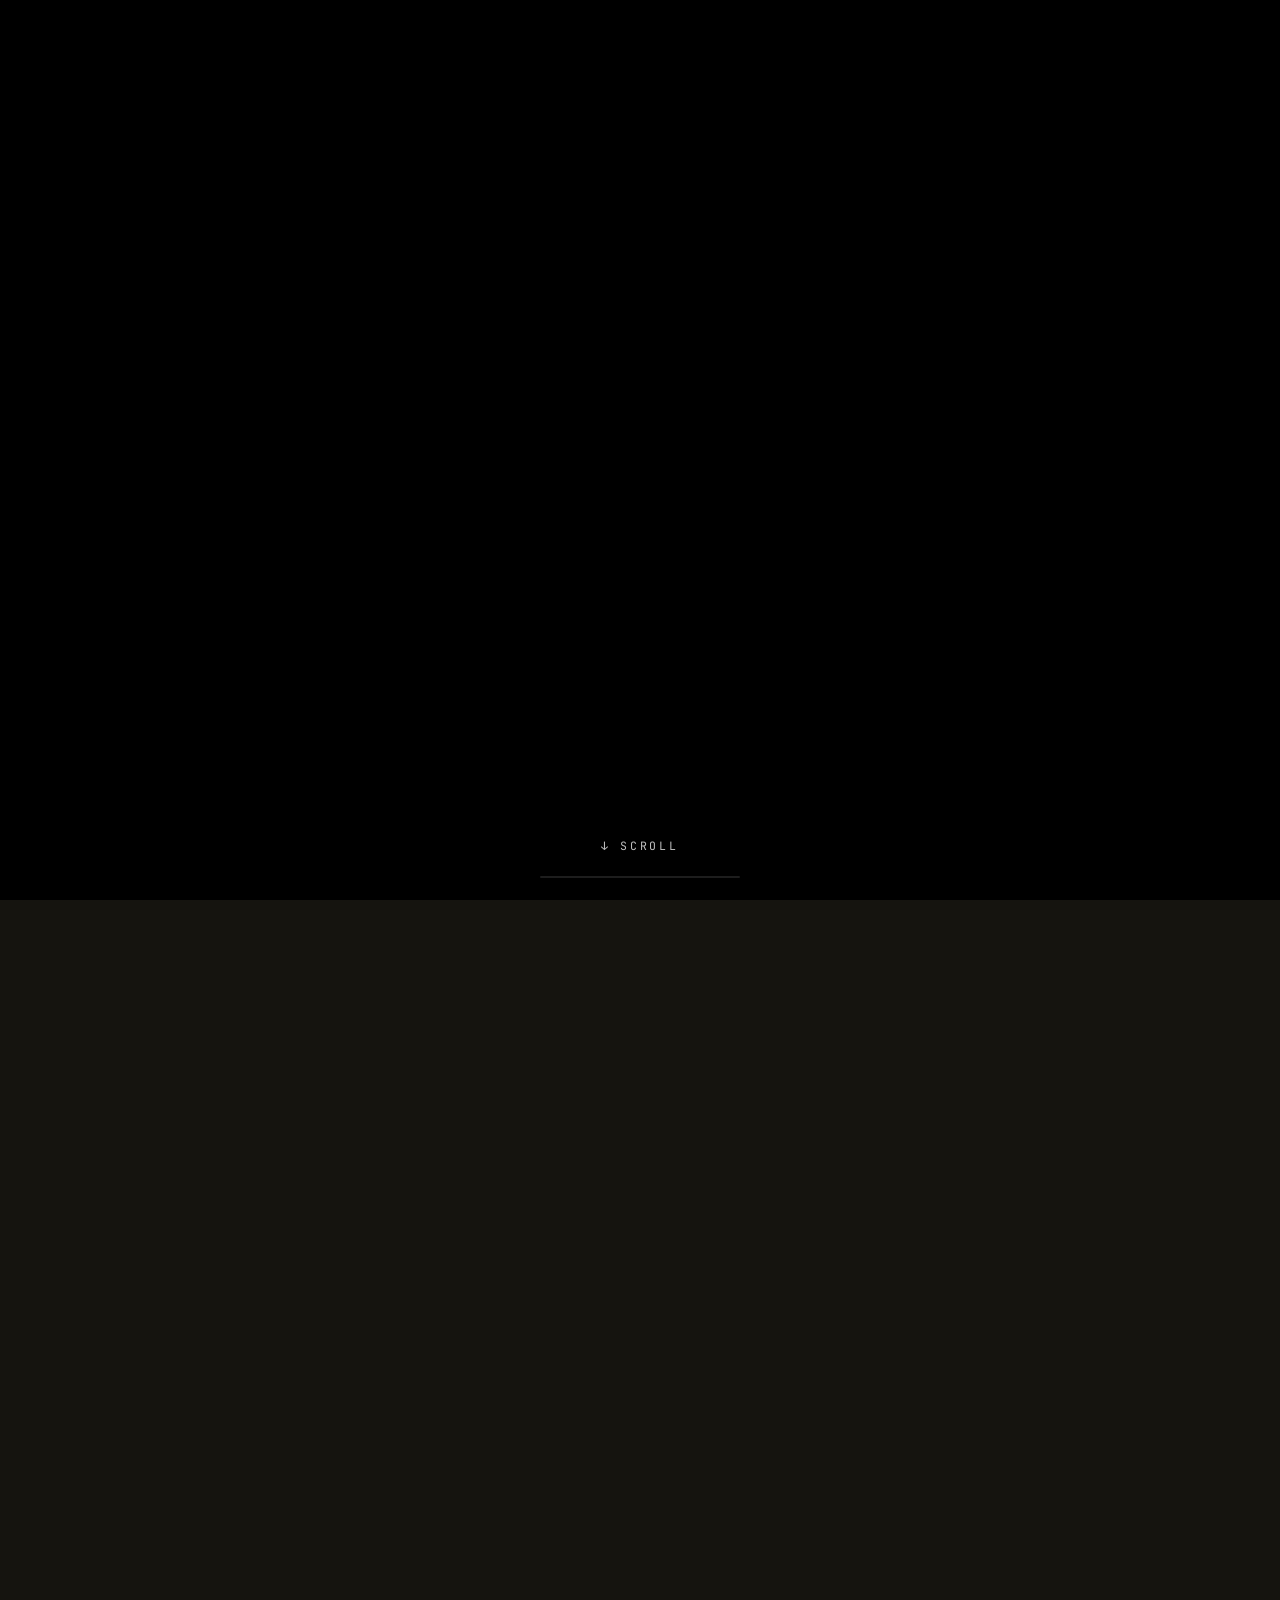
==== commit 04cb19b8: "Mise a jour via admin — 2026-05-31 12:37:03" ====
--- a/index.html
+++ b/index.html
@@ -46,7 +46,7 @@
         <video
           class="intro__half-video"
           id="introHalfVideoL"
-          src="assets/video/bande-demo.mp4"
+          src="assets/video/V02.mp4"
           autoplay muted loop playsinline preload="auto"
           disablepictureinpicture
         ></video>
@@ -56,21 +56,13 @@
         <video
           class="intro__half-video"
           id="introHalfVideoR"
-          src="assets/video/bande-demo.mp4"
+          src="assets/video/V02.mp4"
           autoplay muted loop playsinline preload="auto"
           disablepictureinpicture
         ></video>
       </div>
       <!-- Voile sombre qui s'allège au fur et à mesure -->
       <div class="intro__veil" aria-hidden="true"></div>
-    </div>
-
-    <!-- Texte central : "Baptiste Dumoulin présente" -->
-    <div class="intro__center" id="introCenter">
-      <h1 class="intro__title">
-        <span class="intro__title-line intro__title-line--first">Baptiste Dumoulin</span>
-        <span class="intro__title-line intro__title-line--last"><em>présente</em></span>
-      </h1>
     </div>
 
     <span class="intro__hint" id="introHint">
